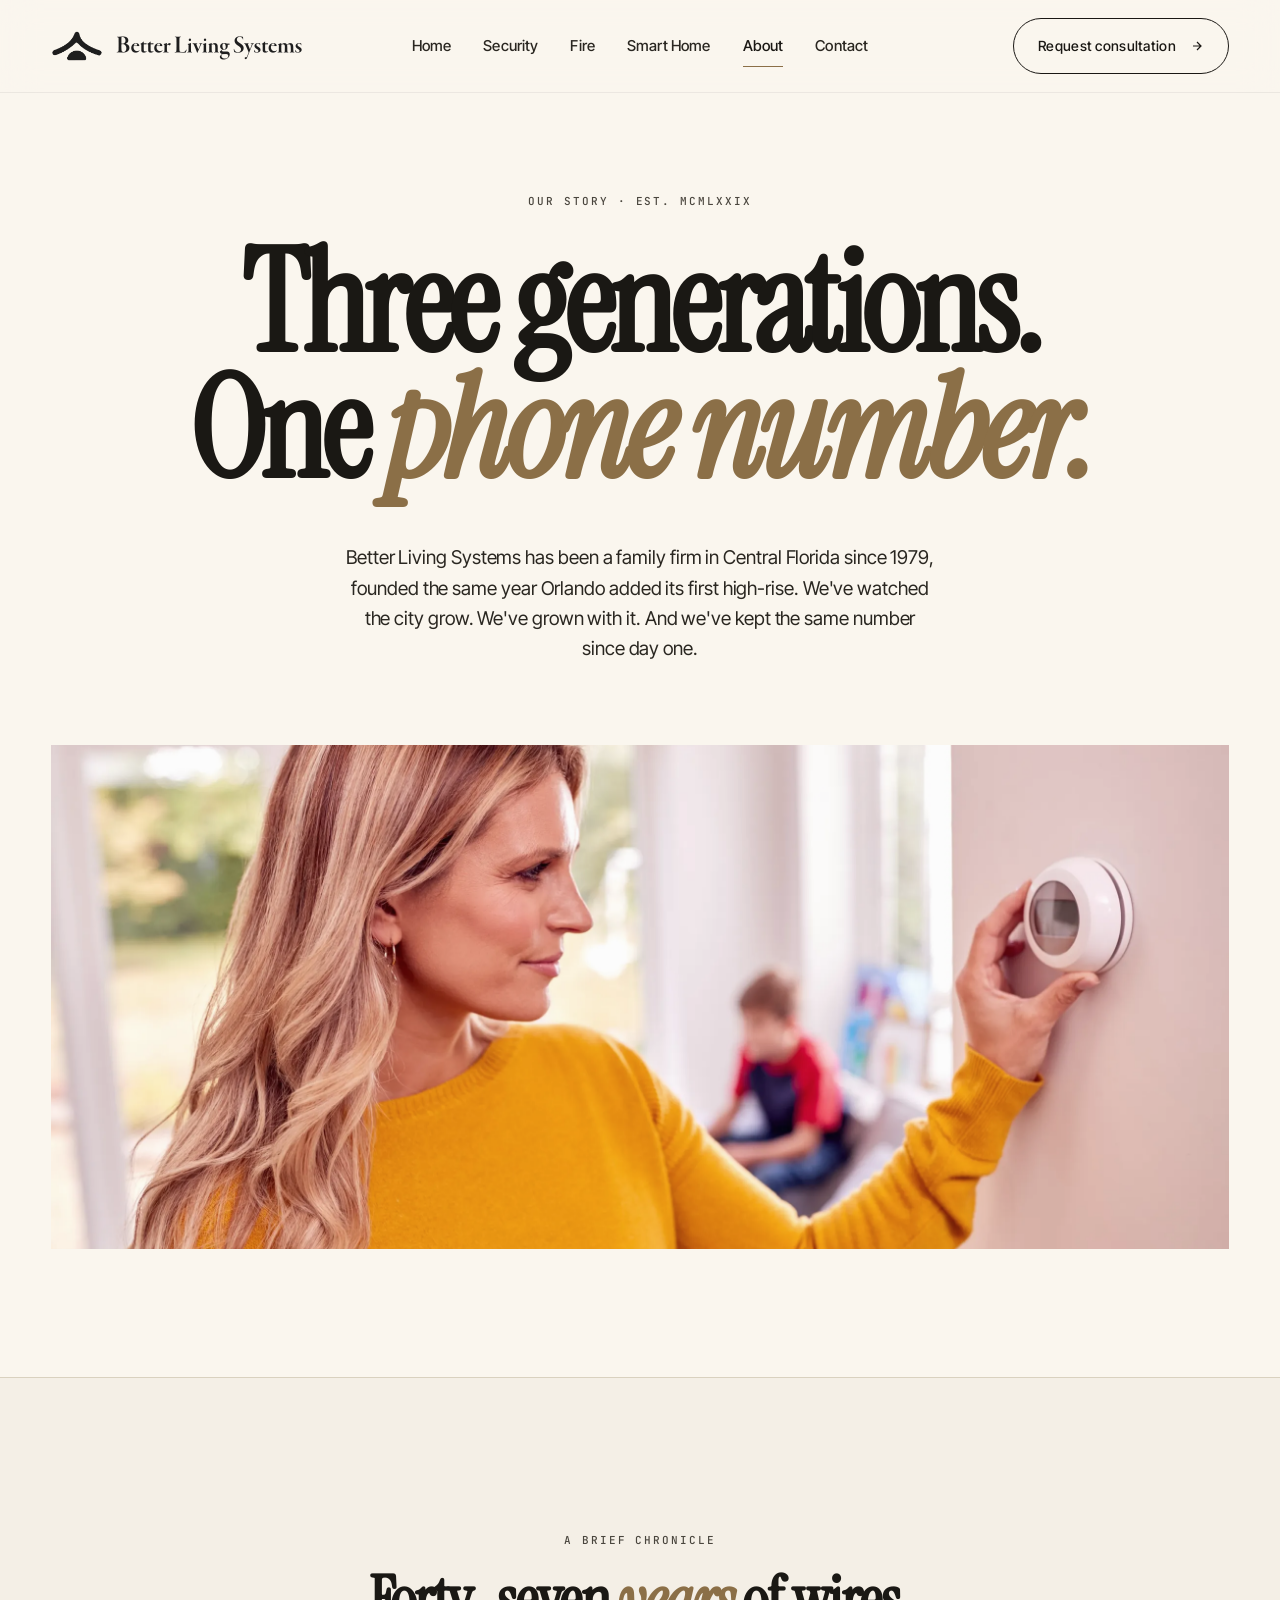
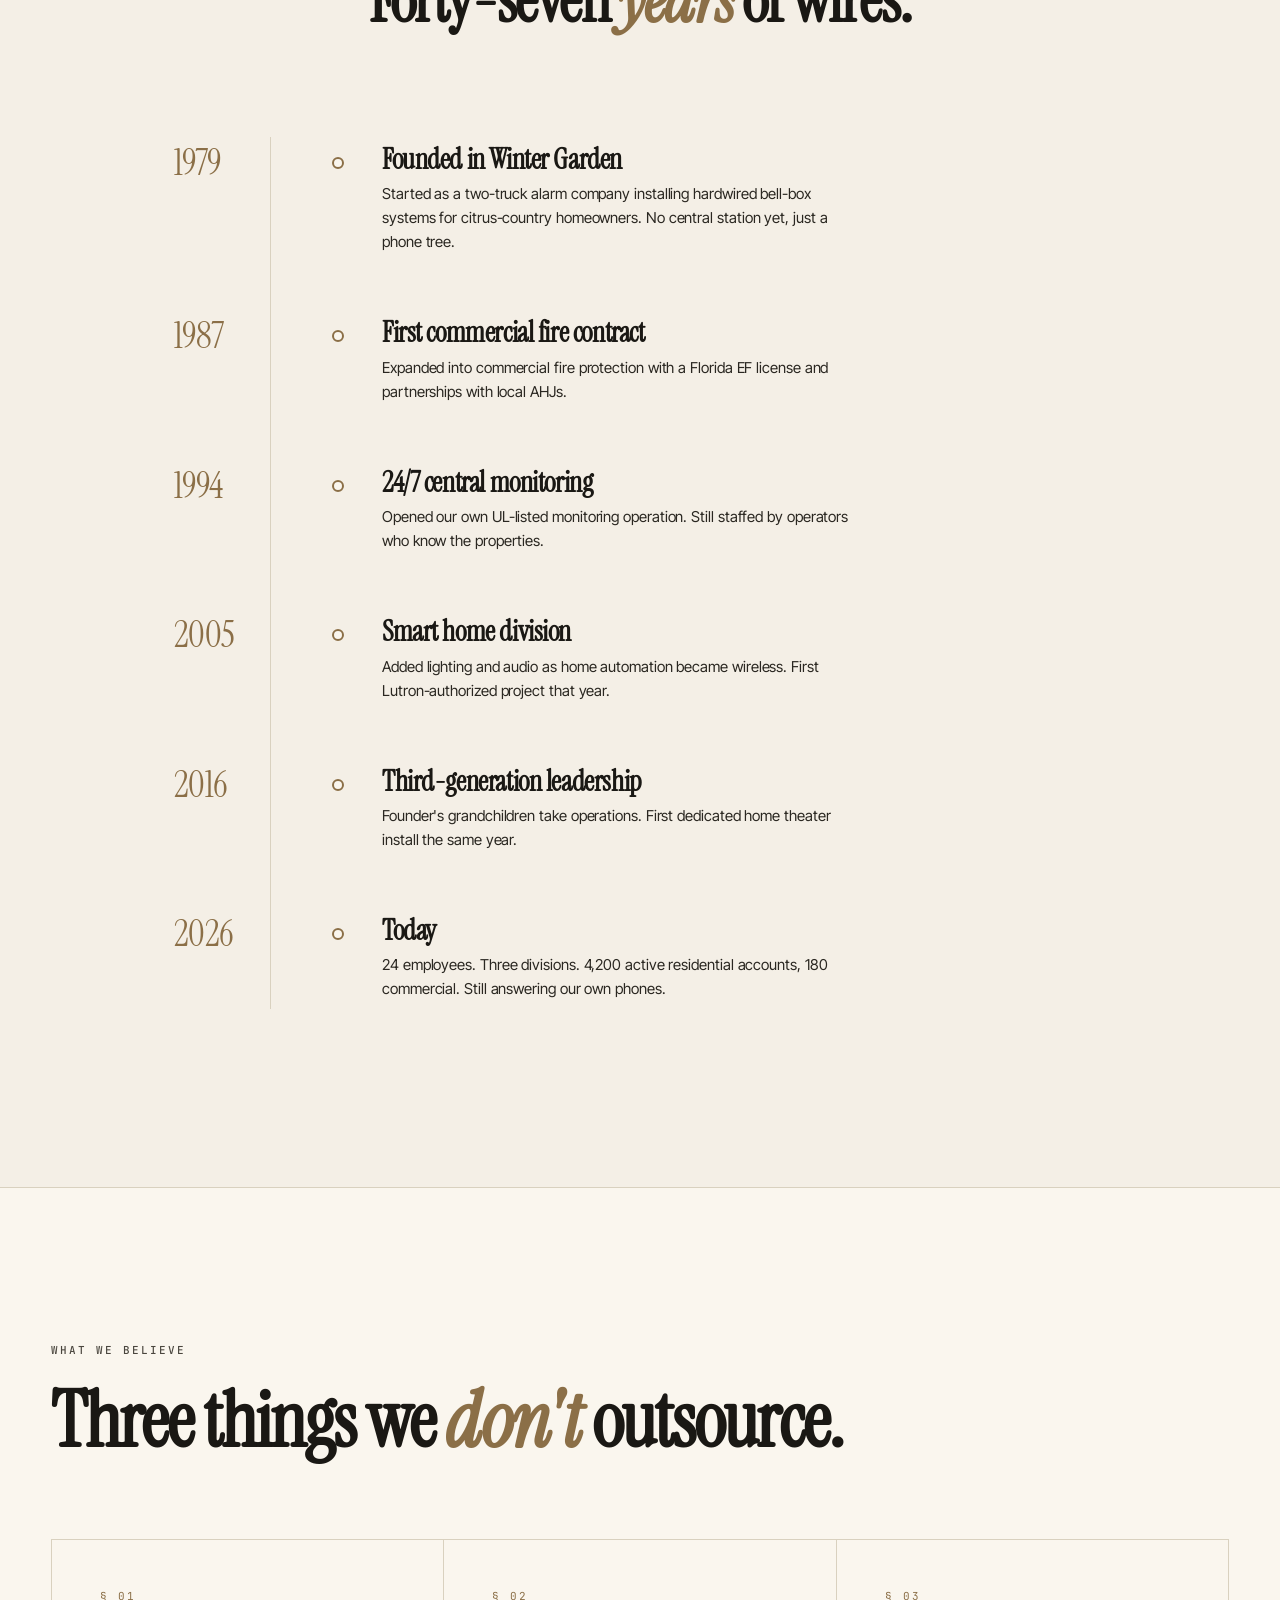
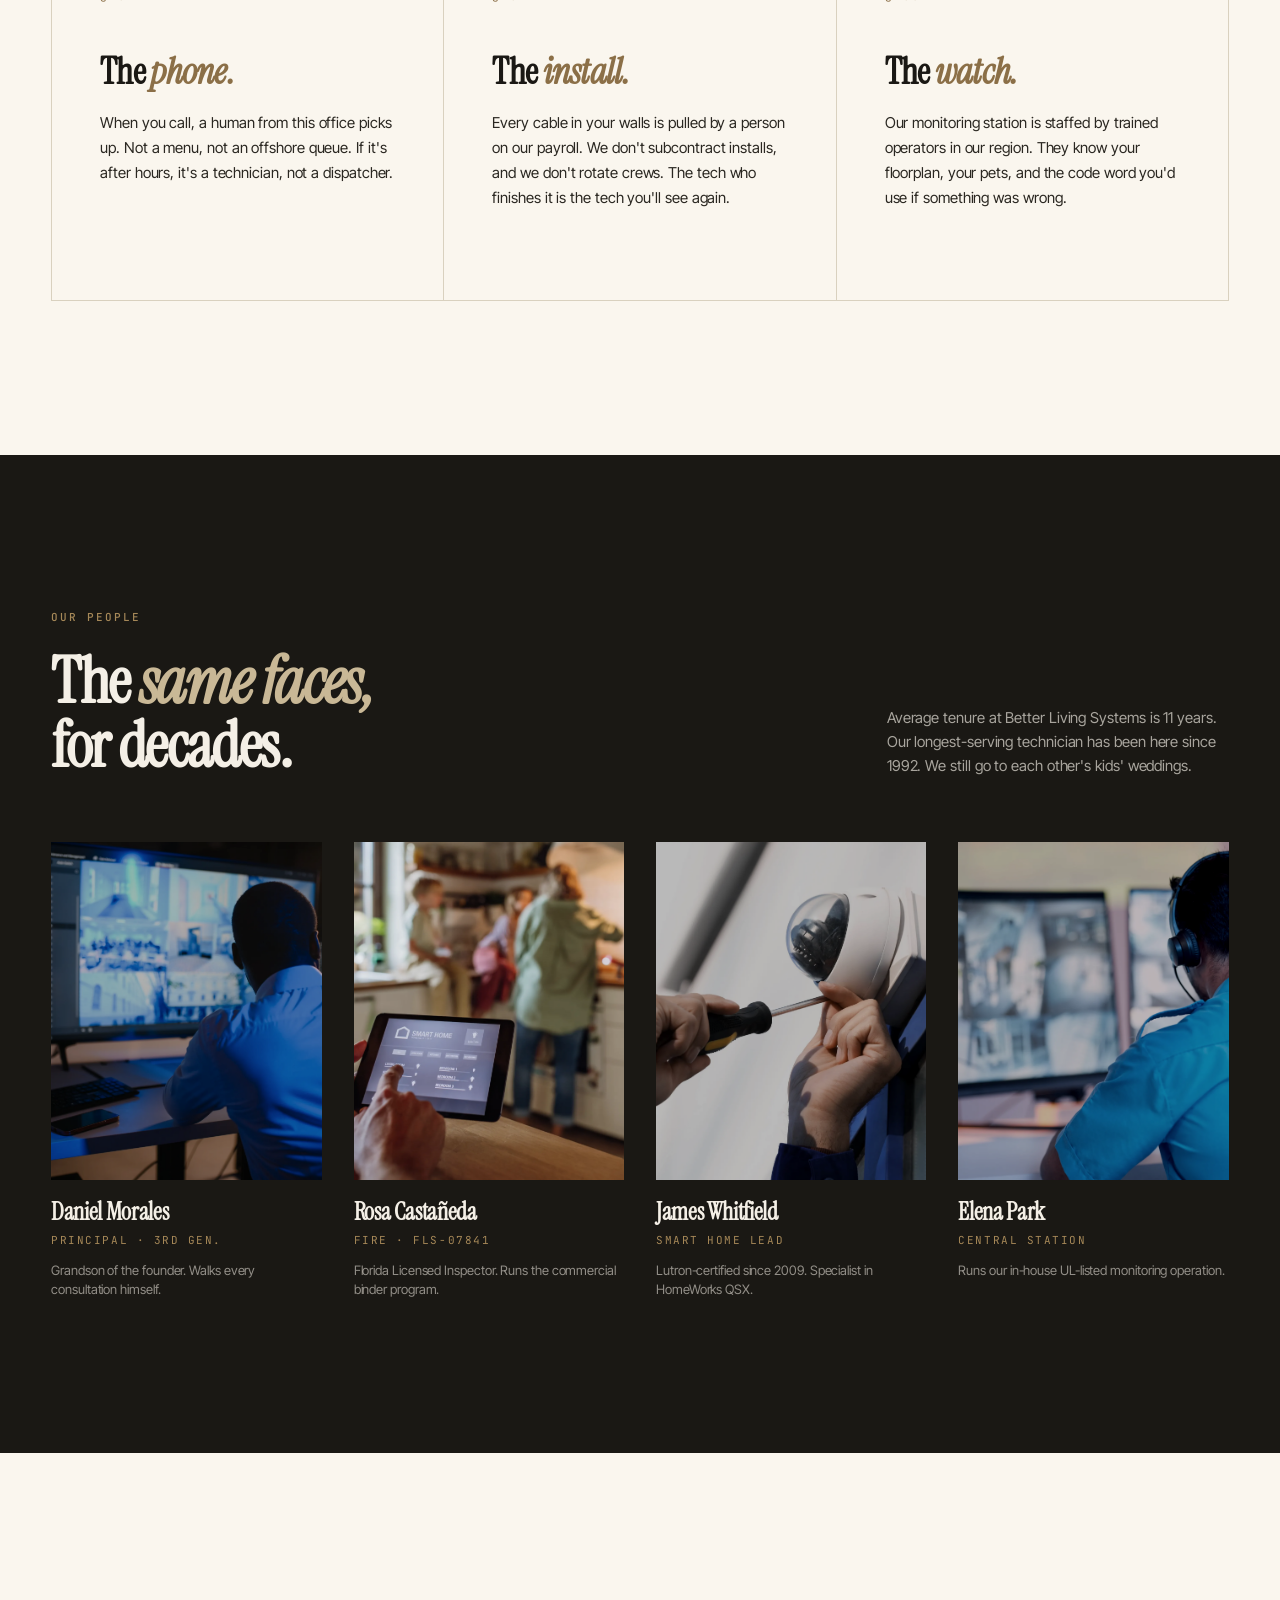
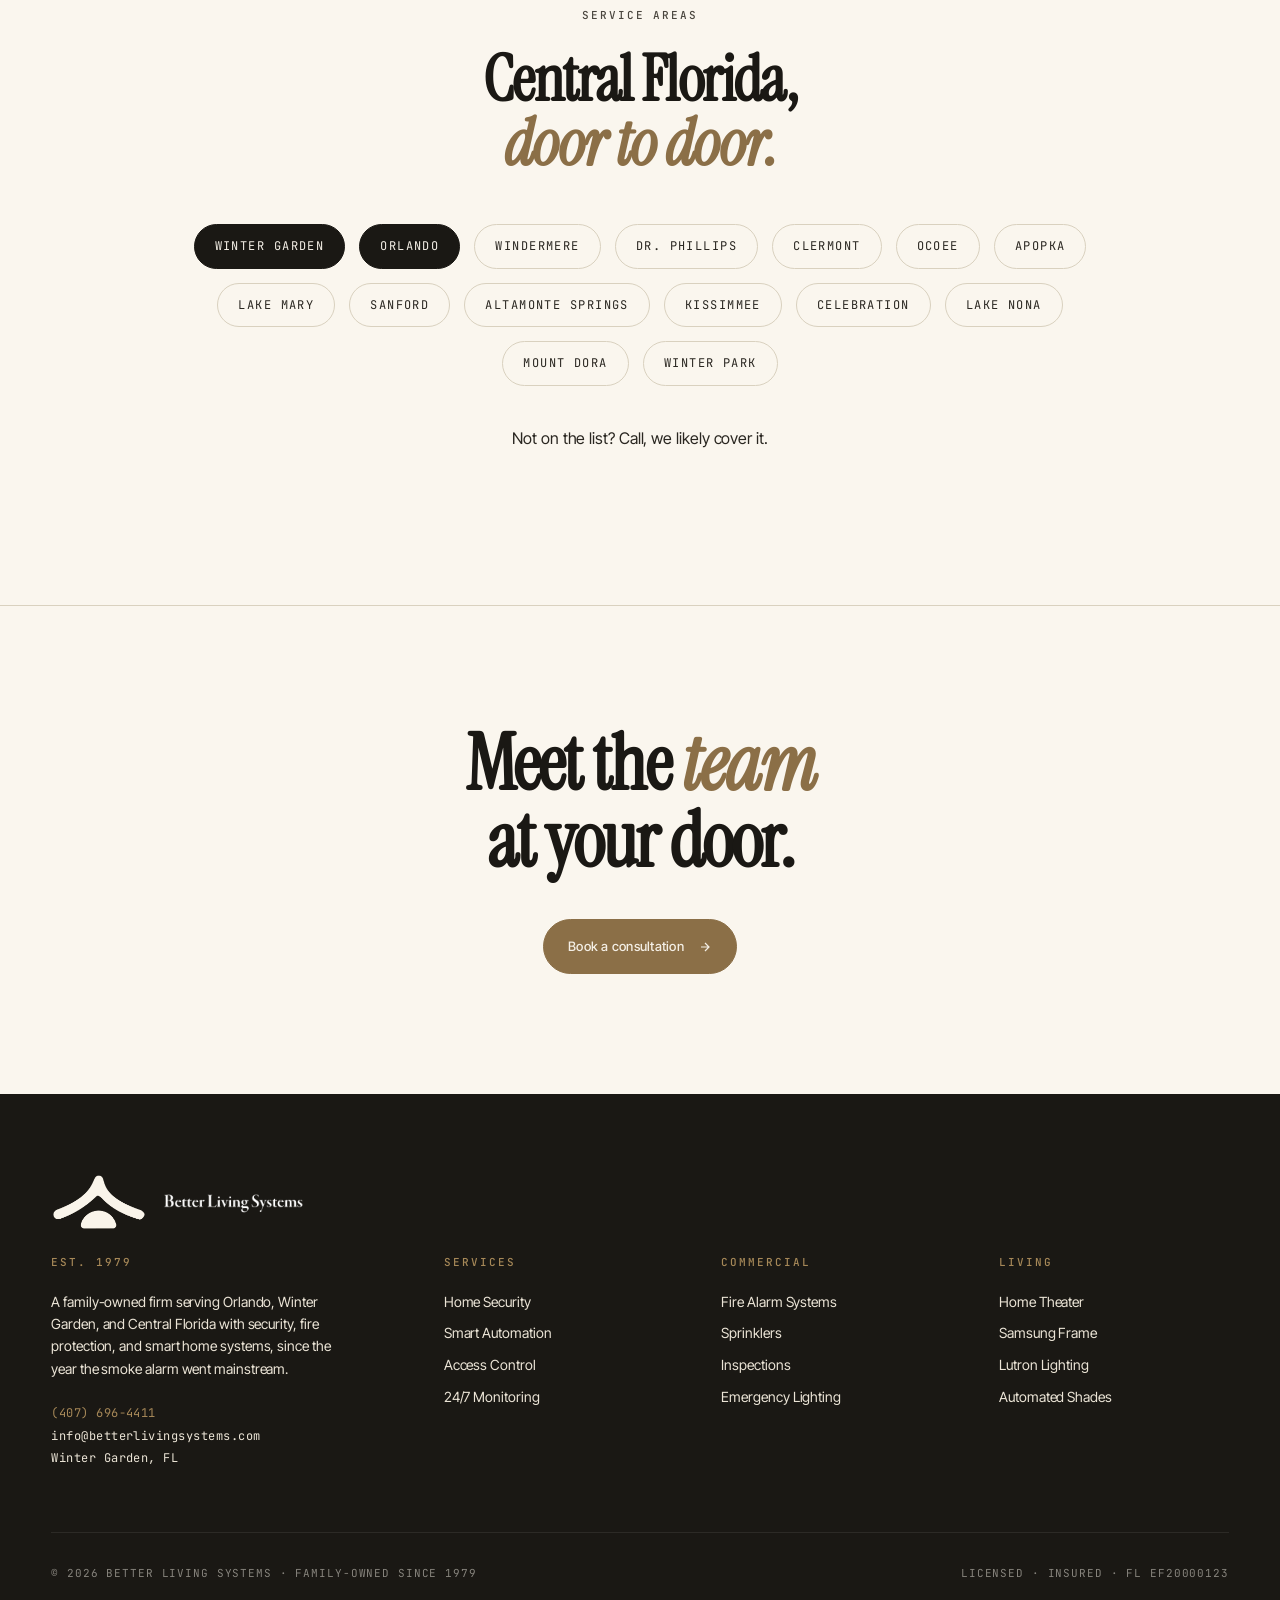
==== about.html @ d7d3cca4 "Initial commit: Better Living Systems marketing site Six-page static HTML site covering Security, Fi" ====
<!doctype html>
<html lang="en">
<head>
  <meta charset="utf-8" />
  <meta name="viewport" content="width=device-width, initial-scale=1" />
  <title>About | Better Living Systems</title>
  <meta name="description" content="Three generations, one family, one phone number. The story of a Winter Garden firm in business since 1979." />
  <meta name="theme-color" content="#141311" />
  <link rel="icon" type="image/png" href="images/logo-mark-dark.png" />
  <link rel="apple-touch-icon" href="images/logo-mark-dark.png" />
  <link rel="canonical" href="https://betterlivingsystems.com/about" />
  <meta property="og:type" content="website" />
  <meta property="og:site_name" content="Better Living Systems" />
  <meta property="og:title" content="About | Better Living Systems" />
  <meta property="og:description" content="Three generations, one family, one phone number. The story of a Winter Garden firm in business since 1979." />
  <meta property="og:url" content="https://betterlivingsystems.com/about" />
  <meta property="og:image" content="https://betterlivingsystems.com/images/family-steps.jpg" />
  <meta name="twitter:card" content="summary_large_image" />
  <meta name="twitter:title" content="About | Better Living Systems" />
  <meta name="twitter:description" content="Three generations, one family, one phone number. The story of a Winter Garden firm in business since 1979." />
  <meta name="twitter:image" content="https://betterlivingsystems.com/images/family-steps.jpg" />
  <link rel="preconnect" href="https://fonts.googleapis.com" />
  <link rel="preconnect" href="https://fonts.gstatic.com" crossorigin />
  <link href="https://fonts.googleapis.com/css2?family=Instrument+Serif:ital@0;1&family=Inter+Tight:wght@300;400;500;600&family=JetBrains+Mono:wght@400;500&display=swap" rel="stylesheet" />
  <link rel="stylesheet" href="shared/styles.css?v=1776732905" />
  <style>
    .ah { padding: 100px 0 clamp(80px, 10vw, 140px); background: var(--paper); text-align: center; }
    .ah .eyebrow { margin-bottom: 32px; }
    .ah h1 { font-family: var(--serif); font-size: clamp(64px, 11vw, 200px); line-height: 0.9; letter-spacing: -0.035em; max-width: 14ch; margin: 0 auto; }
    .ah h1 em { color: var(--brass); }
    .ah p { font-size: 19px; color: var(--ink-2); line-height: 1.6; max-width: 54ch; margin: 48px auto 0; }
    .ah-img { margin-top: 80px; aspect-ratio: 21/9; }

    /* Timeline */
    .tl { padding: clamp(100px, 12vw, 180px) 0; background: var(--ivory); border-top: 1px solid var(--line); border-bottom: 1px solid var(--line); }
    .tl-head { text-align: center; margin-bottom: 80px; }
    .tl-head h2 { font-family: var(--serif); font-size: clamp(44px, 5vw, 80px); line-height: 1; letter-spacing: -0.025em; }
    .tl-head h2 em { color: var(--brass); }
    .tl-track { position: relative; max-width: 980px; margin: 0 auto; padding: 0 24px; }
    .tl-track::before {
      content: '';
      position: absolute;
      left: 120px;
      top: 24px; bottom: 24px;
      width: 1px;
      background: var(--line);
    }
    .tl-entry {
      display: grid;
      grid-template-columns: 120px 40px 1fr;
      gap: 24px;
      padding: 32px 0;
      align-items: start;
    }
    .tl-entry .year { font-family: var(--serif); font-size: 36px; line-height: 1; letter-spacing: -0.02em; color: var(--brass); }
    .tl-entry .marker { width: 12px; height: 12px; border-radius: 50%; background: var(--paper); border: 2px solid var(--brass); margin-left: 14px; margin-top: 12px; }
    .tl-entry .body h3 { font-family: var(--serif); font-size: 28px; line-height: 1.05; letter-spacing: -0.015em; margin-bottom: 8px; }
    .tl-entry .body p { font-size: 15px; color: var(--ink-2); line-height: 1.6; max-width: 52ch; }
    @media (max-width: 700px) {
      .tl-track::before { left: 16px; }
      .tl-entry { grid-template-columns: 40px 1fr; }
      .tl-entry .year { grid-column: 2 / 3; font-size: 24px; margin-bottom: 4px; }
      .tl-entry .marker { margin-left: 0; }
    }

    /* Values */
    .vals { padding: clamp(100px, 12vw, 180px) 0; }
    .vals-head { margin-bottom: 80px; max-width: 900px; }
    .vals-head h2 { font-family: var(--serif); font-size: clamp(44px, 6vw, 96px); line-height: 1; letter-spacing: -0.025em; }
    .vals-head h2 em { color: var(--brass); }
    .vals-grid { display: grid; grid-template-columns: repeat(3, 1fr); gap: 1px; background: var(--line); border: 1px solid var(--line); }
    .val { background: var(--paper); padding: 48px; min-height: 360px; display: flex; flex-direction: column; }
    .val-num { font-family: var(--mono); font-size: 11px; letter-spacing: 0.18em; color: var(--brass); margin-bottom: 48px; }
    .val h3 { font-family: var(--serif); font-size: 36px; line-height: 1.05; letter-spacing: -0.02em; margin-bottom: 20px; }
    .val h3 em { color: var(--brass); }
    .val p { font-size: 15px; color: var(--ink-2); line-height: 1.65; flex: 1; }
    @media (max-width: 900px) { .vals-grid { grid-template-columns: 1fr; } }

    /* Team grid */
    .team { padding: clamp(100px, 12vw, 160px) 0; background: var(--ink); color: var(--ivory); }
    .team-head { margin-bottom: 64px; display: flex; justify-content: space-between; align-items: flex-end; gap: 40px; flex-wrap: wrap; }
    .team-head h2 { font-family: var(--serif); font-size: clamp(44px, 5vw, 80px); line-height: 1; letter-spacing: -0.025em; max-width: 14ch; }
    .team-head h2 em { color: var(--brass-soft); }
    .team-head p { color: rgba(244,239,230,0.65); max-width: 38ch; font-size: 15px; line-height: 1.6; }
    .team-grid { display: grid; grid-template-columns: repeat(4, 1fr); gap: 32px; }
    .teammate .img-ph { aspect-ratio: 4/5; background-color: var(--ink-2); background-image: repeating-linear-gradient(135deg, var(--ink-2) 0, var(--ink-2) 14px, rgba(255,255,255,0.08) 14px, rgba(255,255,255,0.08) 15px); }
    .teammate .img-ph::after { background: var(--ink); color: var(--brass-2); border-color: rgba(255,255,255,0.1); }
    .teammate h4 { font-family: var(--serif); font-size: 24px; line-height: 1; letter-spacing: -0.015em; margin-top: 20px; }
    .teammate .role { font-family: var(--mono); font-size: 11px; letter-spacing: 0.14em; text-transform: uppercase; color: var(--brass-2); margin-top: 8px; }
    .teammate .note { font-size: 13px; color: rgba(244,239,230,0.55); margin-top: 12px; line-height: 1.5; }
    @media (max-width: 900px) { .team-grid { grid-template-columns: 1fr 1fr; } }

    /* Areas */
    .areas { padding: clamp(100px, 12vw, 160px) 0; text-align: center; }
    .areas h2 { font-family: var(--serif); font-size: clamp(40px, 5vw, 80px); line-height: 1; letter-spacing: -0.025em; margin-bottom: 48px; }
    .areas h2 em { color: var(--brass); }
    .areas-list { display: flex; flex-wrap: wrap; gap: 14px; justify-content: center; max-width: 900px; margin: 0 auto; }
    .area-chip { font-family: var(--mono); font-size: 12px; letter-spacing: 0.12em; text-transform: uppercase; color: var(--ink-2); padding: 12px 20px; border: 1px solid var(--line); border-radius: 999px; }
    .area-chip.primary { background: var(--ink); color: var(--ivory); border-color: var(--ink); }

    .ctaband { background: var(--paper); padding: clamp(80px, 10vw, 120px) 0; text-align: center; border-top: 1px solid var(--line); }
    .ctaband h2 { font-family: var(--serif); font-size: clamp(40px, 6vw, 96px); line-height: 1; letter-spacing: -0.025em; margin-bottom: 40px; }
    .ctaband h2 em { color: var(--brass); }
  </style>
</head>
<body data-page="about">

  <div data-nav></div>

  <section class="ah">
    <div class="wrap">
      <div class="eyebrow">Our story · Est. MCMLXXIX</div>
      <h1>Three generations.<br/>One <em>phone number.</em></h1>
      <p>Better Living Systems has been a family firm in Central Florida since 1979, founded the same year Orlando added its first high-rise. We've watched the city grow. We've grown with it. And we've kept the same number since day one.</p>
      <div class="ah-img photo tone-warm grain"><picture><source srcset="images/family-smart-home.webp" type="image/webp"/><img src="images/family-smart-home.jpg" alt="Family"/></picture></div>
    </div>
  </section>

  <!-- TIMELINE -->
  <section class="tl">
    <div class="wrap">
      <div class="tl-head">
        <div class="eyebrow" style="margin-bottom: 20px;">A brief chronicle</div>
        <h2>Forty-seven <em>years</em> of wires.</h2>
      </div>
      <div class="tl-track">
        <div class="tl-entry">
          <div class="year">1979</div>
          <div class="marker"></div>
          <div class="body">
            <h3>Founded in Winter Garden</h3>
            <p>Started as a two-truck alarm company installing hardwired bell-box systems for citrus-country homeowners. No central station yet, just a phone tree.</p>
          </div>
        </div>
        <div class="tl-entry">
          <div class="year">1987</div>
          <div class="marker"></div>
          <div class="body">
            <h3>First commercial fire contract</h3>
            <p>Expanded into commercial fire protection with a Florida EF license and partnerships with local AHJs.</p>
          </div>
        </div>
        <div class="tl-entry">
          <div class="year">1994</div>
          <div class="marker"></div>
          <div class="body">
            <h3>24/7 central monitoring</h3>
            <p>Opened our own UL-listed monitoring operation. Still staffed by operators who know the properties.</p>
          </div>
        </div>
        <div class="tl-entry">
          <div class="year">2005</div>
          <div class="marker"></div>
          <div class="body">
            <h3>Smart home division</h3>
            <p>Added lighting and audio as home automation became wireless. First Lutron-authorized project that year.</p>
          </div>
        </div>
        <div class="tl-entry">
          <div class="year">2016</div>
          <div class="marker"></div>
          <div class="body">
            <h3>Third-generation leadership</h3>
            <p>Founder's grandchildren take operations. First dedicated home theater install the same year.</p>
          </div>
        </div>
        <div class="tl-entry">
          <div class="year">2026</div>
          <div class="marker"></div>
          <div class="body">
            <h3>Today</h3>
            <p>24 employees. Three divisions. 4,200 active residential accounts, 180 commercial. Still answering our own phones.</p>
          </div>
        </div>
      </div>
    </div>
  </section>

  <!-- VALUES -->
  <section class="vals">
    <div class="wrap">
      <div class="vals-head">
        <div class="eyebrow" style="margin-bottom: 24px;">What we believe</div>
        <h2>Three things we <em>don't</em> outsource.</h2>
      </div>
      <div class="vals-grid">
        <div class="val">
          <div class="val-num">§ 01</div>
          <h3>The <em>phone.</em></h3>
          <p>When you call, a human from this office picks up. Not a menu, not an offshore queue. If it's after hours, it's a technician, not a dispatcher.</p>
        </div>
        <div class="val">
          <div class="val-num">§ 02</div>
          <h3>The <em>install.</em></h3>
          <p>Every cable in your walls is pulled by a person on our payroll. We don't subcontract installs, and we don't rotate crews. The tech who finishes it is the tech you'll see again.</p>
        </div>
        <div class="val">
          <div class="val-num">§ 03</div>
          <h3>The <em>watch.</em></h3>
          <p>Our monitoring station is staffed by trained operators in our region. They know your floorplan, your pets, and the code word you'd use if something was wrong.</p>
        </div>
      </div>
    </div>
  </section>

  <!-- TEAM -->
  <section class="team">
    <div class="wrap">
      <div class="team-head">
        <div>
          <div class="eyebrow" style="color: var(--brass-2); margin-bottom: 24px;">Our people</div>
          <h2>The <em>same faces,</em><br/>for decades.</h2>
        </div>
        <p>Average tenure at Better Living Systems is 11 years. Our longest-serving technician has been here since 1992. We still go to each other's kids' weddings.</p>
      </div>
      <div class="team-grid">
        <div class="teammate">
          <div class="photo tone-dark grain" style="aspect-ratio:4/5;"><picture><source srcset="images/monitoring-operator.webp" type="image/webp"/><img src="images/monitoring-operator.jpg" alt="Daniel"/></picture></div>
          <h4>Daniel Morales</h4>
          <div class="role">Principal · 3rd gen.</div>
          <p class="note">Grandson of the founder. Walks every consultation himself.</p>
        </div>
        <div class="teammate">
          <div class="photo tone-warm grain" style="aspect-ratio:4/5;"><picture><source srcset="images/thermostat-woman.webp" type="image/webp"/><img src="images/thermostat-woman.jpg" alt="Rosa"/></picture></div>
          <h4>Rosa Castañeda</h4>
          <div class="role">Fire · FLS-07841</div>
          <p class="note">Florida Licensed Inspector. Runs the commercial binder program.</p>
        </div>
        <div class="teammate">
          <div class="photo tone-dark grain" style="aspect-ratio:4/5;"><picture><source srcset="images/camera-install.webp" type="image/webp"/><img src="images/camera-install.jpg" alt="James"/></picture></div>
          <h4>James Whitfield</h4>
          <div class="role">Smart Home Lead</div>
          <p class="note">Lutron-certified since 2009. Specialist in HomeWorks QSX.</p>
        </div>
        <div class="teammate">
          <div class="photo tone-dark grain" style="aspect-ratio:4/5;"><picture><source srcset="images/cctv-operator.webp" type="image/webp"/><img src="images/cctv-operator.jpg" alt="Elena"/></picture></div>
          <h4>Elena Park</h4>
          <div class="role">Central Station</div>
          <p class="note">Runs our in-house UL-listed monitoring operation.</p>
        </div>
      </div>
    </div>
  </section>

  <!-- SERVICE AREAS -->
  <section class="areas">
    <div class="wrap">
      <div class="eyebrow" style="margin-bottom: 24px;">Service areas</div>
      <h2>Central Florida,<br/><em>door to door.</em></h2>
      <div class="areas-list">
        <span class="area-chip primary">Winter Garden</span>
        <span class="area-chip primary">Orlando</span>
        <span class="area-chip">Windermere</span>
        <span class="area-chip">Dr. Phillips</span>
        <span class="area-chip">Clermont</span>
        <span class="area-chip">Ocoee</span>
        <span class="area-chip">Apopka</span>
        <span class="area-chip">Lake Mary</span>
        <span class="area-chip">Sanford</span>
        <span class="area-chip">Altamonte Springs</span>
        <span class="area-chip">Kissimmee</span>
        <span class="area-chip">Celebration</span>
        <span class="area-chip">Lake Nona</span>
        <span class="area-chip">Mount Dora</span>
        <span class="area-chip">Winter Park</span>
      </div>
      <p class="body-m" style="margin: 40px auto 0;">Not on the list? Call, we likely cover it.</p>
    </div>
  </section>

  <section class="ctaband">
    <div class="wrap">
      <h2>Meet the <em>team</em><br/>at your door.</h2>
      <a class="btn btn-brass" href="contact.html">
        Book a consultation
        <svg class="arr" viewBox="0 0 14 14" fill="none"><path d="M3 7h8M7 3l4 4-4 4" stroke="currentColor" stroke-width="1.2"/></svg>
      </a>
    </div>
  </section>

  <div data-footer></div>
  <script src="shared/shared.js?v=1776732905"></script>
</body>
</html>
---- shared/styles.css ----
/* ==========================================================================
   Better Living Systems — editorial design system
   ========================================================================== */

:root {
  /* Ink + ivory palette */
  --ink: #1a1814;
  --ink-2: #2a2721;
  --ink-soft: #4a463e;
  --ivory: #f4efe6;
  --ivory-2: #ebe4d6;
  --paper: #faf6ee;
  --line: #d9d1bf;
  --line-soft: #e6ddca;

  /* Single accent — oxidized brass */
  --brass: #8b6f47;
  --brass-2: #a68858;
  --brass-soft: #c9b896;

  /* Signal (rarely used) */
  --ember: #b5502e; /* fire page accent */
  --signal: #3d5a4a; /* security page accent */

  --max: 1440px;
  --gutter: clamp(24px, 4vw, 56px);

  --serif: 'Instrument Serif', 'Cormorant Garamond', Georgia, serif;
  --sans: 'Inter Tight', -apple-system, BlinkMacSystemFont, 'Segoe UI', sans-serif;
  --mono: 'JetBrains Mono', 'SF Mono', ui-monospace, monospace;
}

* { box-sizing: border-box; margin: 0; padding: 0; }
html { scroll-behavior: smooth; -webkit-font-smoothing: antialiased; }
body {
  font-family: var(--sans);
  color: var(--ink);
  background: var(--paper);
  font-size: 16px;
  line-height: 1.55;
  font-weight: 400;
  letter-spacing: -0.005em;
}

img, svg, video { display: block; max-width: 100%; }
a { color: inherit; text-decoration: none; }
button { font: inherit; background: none; border: 0; cursor: pointer; color: inherit; }

/* ---- Typography scale ---- */
.display {
  font-family: var(--serif);
  font-weight: 400;
  line-height: 0.98;
  letter-spacing: -0.02em;
  font-style: normal;
}
.display-xl { font-size: clamp(64px, 11vw, 180px); }
.display-l  { font-size: clamp(48px, 7.5vw, 120px); }
.display-m  { font-size: clamp(40px, 5vw, 80px); }
.display-s  { font-size: clamp(32px, 3.6vw, 56px); }

.italic { font-style: italic; letter-spacing: -0.03em; }

.eyebrow {
  font-family: var(--mono);
  font-size: 11px;
  font-weight: 500;
  letter-spacing: 0.18em;
  text-transform: uppercase;
  color: var(--ink-soft);
}
.eyebrow-num::before {
  content: attr(data-num) " — ";
  color: var(--brass);
}

.body-l { font-size: 19px; line-height: 1.55; color: var(--ink-2); max-width: 60ch; }
.body-m { font-size: 16px; line-height: 1.6; color: var(--ink-2); max-width: 62ch; }
.body-s { font-size: 14px; line-height: 1.5; color: var(--ink-soft); }

/* ---- Layout ---- */
.wrap {
  max-width: var(--max);
  margin: 0 auto;
  padding: 0 var(--gutter);
}
.section { padding: clamp(80px, 10vw, 160px) 0; }
.section-sm { padding: clamp(48px, 6vw, 96px) 0; }

.rule { height: 1px; background: var(--line); width: 100%; }
.rule-ink { height: 1px; background: var(--ink); opacity: 0.12; }

/* ---- Buttons ---- */
.btn {
  display: inline-flex;
  align-items: center;
  gap: 14px;
  padding: 16px 24px;
  border: 1px solid var(--ink);
  border-radius: 999px;
  font-size: 13px;
  font-weight: 500;
  letter-spacing: 0.02em;
  transition: all .3s ease;
  white-space: nowrap;
}
.btn:hover { background: var(--ink); color: var(--ivory); }
.btn .arr {
  width: 14px; height: 14px;
  transition: transform .3s ease;
}
.btn:hover .arr { transform: translateX(4px); }

.btn-brass {
  background: var(--brass);
  border-color: var(--brass);
  color: var(--ivory);
}
.btn-brass:hover { background: var(--ink); border-color: var(--ink); }

.btn-ghost {
  border-color: transparent;
  padding-left: 0;
  padding-right: 0;
  gap: 10px;
  font-family: var(--mono);
  font-size: 11px;
  text-transform: uppercase;
  letter-spacing: 0.14em;
}
.btn-ghost:hover { background: transparent; color: var(--brass); }
.btn-ghost::after {
  content: '';
  display: block;
  flex: 0 0 24px;
  height: 1px;
  background: currentColor;
  transition: flex-basis .3s ease;
}
.btn-ghost:hover::after { flex-basis: 40px; }

/* ---- Navigation ---- */
.nav {
  position: sticky;
  top: 0;
  z-index: 50;
  background: rgba(250, 246, 238, 0.82);
  backdrop-filter: blur(18px);
  -webkit-backdrop-filter: blur(18px);
  border-bottom: 1px solid rgba(0,0,0,0.06);
}
.nav-inner {
  display: grid;
  grid-template-columns: 1fr auto 1fr;
  align-items: center;
  padding: 18px var(--gutter);
  max-width: var(--max);
  margin: 0 auto;
  gap: 24px;
}
.nav-brand {
  display: flex;
  align-items: center;
  gap: 12px;
  font-family: var(--serif);
  font-size: 22px;
  letter-spacing: -0.01em;
  white-space: nowrap;
}
.nav-brand-mark {
  height: 34px;
  width: 52px;
  display: grid; place-items: center;
  flex-shrink: 0;
}
.nav-brand-mark img { max-height: 100%; max-width: 100%; width: auto; height: auto; object-fit: contain; display: block; }
.nav-brand-word { display: inline-flex; align-items: center; flex-shrink: 0; }
.nav-brand-word img { display: block; height: 32px; width: auto; }
.nav-links {
  display: flex;
  gap: 32px;
  justify-content: center;
  font-size: 15px;
  font-weight: 500;
  letter-spacing: 0.01em;
  white-space: nowrap;
}
.nav-link { position: relative; padding: 4px 0; color: var(--ink-2); transition: color .2s; }
.nav-link:hover { color: var(--ink); }
.nav-link.active { color: var(--ink); }
.nav-link.active::after {
  content: '';
  position: absolute;
  left: 0; right: 0; bottom: -6px;
  height: 1px;
  background: var(--brass);
}
.nav-right {
  display: flex;
  justify-content: flex-end;
  align-items: center;
  gap: 20px;
}
.nav-phone {
  font-family: var(--mono);
  font-size: 14px;
  letter-spacing: 0.04em;
  color: var(--ink-2);
  white-space: nowrap;
}
.nav-phone strong { color: var(--ink); font-weight: 500; }
.nav-right .btn { font-size: 14px; }

@media (max-width: 1280px) {
  .nav-phone { display: none; }
}
@media (max-width: 1080px) {
  .nav-brand-word { display: none; }
}
@media (max-width: 980px) {
  .nav-inner { grid-template-columns: 1fr auto; }
  .nav-links { display: none; }
  .nav-right .btn { padding: 12px 18px; font-size: 12px; }
}

/* ---- Footer ---- */
.footer {
  background: var(--ink);
  color: var(--ivory);
  padding: 80px 0 32px;
}
.footer .eyebrow { color: var(--brass-2); }
.footer a { color: var(--ivory-2); transition: color .2s; }
.footer a:hover { color: var(--brass-2); }
.footer-grid {
  display: grid;
  grid-template-columns: 1.5fr 1fr 1fr 1fr;
  gap: 48px;
  padding-bottom: 64px;
  border-bottom: 1px solid rgba(255,255,255,0.08);
}
.footer-col h4 { font-family: var(--mono); font-size: 11px; letter-spacing: 0.18em; text-transform: uppercase; color: var(--brass-2); margin-bottom: 20px; font-weight: 500; }
.footer-col ul { list-style: none; display: flex; flex-direction: column; gap: 10px; font-size: 14px; }
.footer-brand-mark {
  font-family: var(--serif);
  font-size: 96px;
  line-height: 0.9;
  font-style: italic;
  letter-spacing: -0.03em;
  margin-bottom: 24px;
}
.footer-bottom {
  display: flex;
  justify-content: space-between;
  padding-top: 32px;
  font-family: var(--mono);
  font-size: 11px;
  letter-spacing: 0.08em;
  color: rgba(244, 239, 230, 0.5);
  text-transform: uppercase;
}
@media (max-width: 800px) {
  .footer-grid { grid-template-columns: 1fr 1fr; }
  .footer-brand-mark { font-size: 64px; }
  .footer-bottom { flex-direction: column; gap: 12px; }
}

/* ---- Image placeholder (striped) ---- */
.img-ph {
  position: relative;
  background: var(--ivory-2);
  background-image: repeating-linear-gradient(
    135deg,
    var(--ivory-2) 0,
    var(--ivory-2) 14px,
    var(--line-soft) 14px,
    var(--line-soft) 15px
  );
  overflow: hidden;
}
.img-ph::after {
  content: attr(data-label);
  position: absolute;
  top: 16px; left: 16px;
  font-family: var(--mono);
  font-size: 10px;
  letter-spacing: 0.12em;
  text-transform: uppercase;
  color: var(--ink-soft);
  background: var(--paper);
  padding: 6px 10px;
  border: 1px solid var(--line);
}
.img-ph.dark {
  background-color: var(--ink-2);
  background-image: repeating-linear-gradient(
    135deg,
    var(--ink-2) 0,
    var(--ink-2) 14px,
    var(--ink-soft) 14px,
    var(--ink-soft) 15px
  );
}
.img-ph.dark::after {
  background: var(--ink);
  color: var(--brass-soft);
  border-color: rgba(255,255,255,0.1);
}

/* Real photo — fills container, dark warm tint */
.photo {
  position: relative;
  overflow: hidden;
  background-color: var(--ivory-2);
}
.photo img {
  width: 100%;
  height: 100%;
  object-fit: cover;
  display: block;
}
.photo.tone-warm img { filter: saturate(0.9) contrast(0.98); }
.photo.tone-dark img { filter: saturate(0.85) brightness(0.72) contrast(1.05); }
.photo.tone-cool img { filter: saturate(0.75) brightness(0.9); }

/* Film grain overlay for imagery */
.grain::before {
  content: '';
  position: absolute;
  inset: 0;
  pointer-events: none;
  opacity: 0.12;
  mix-blend-mode: overlay;
  background-image: url("data:image/svg+xml,%3Csvg viewBox='0 0 200 200' xmlns='http://www.w3.org/2000/svg'%3E%3Cfilter id='n'%3E%3CfeTurbulence type='fractalNoise' baseFrequency='0.9' numOctaves='2'/%3E%3C/filter%3E%3Crect width='100%25' height='100%25' filter='url(%23n)' opacity='0.7'/%3E%3C/svg%3E");
}

/* ---- Utility ---- */
.stack-row { display: flex; align-items: center; gap: 16px; }
.stack-col { display: flex; flex-direction: column; }
.gap-8 { gap: 8px; } .gap-12 { gap: 12px; } .gap-16 { gap: 16px; }
.gap-24 { gap: 24px; } .gap-32 { gap: 32px; } .gap-48 { gap: 48px; }
.mt-16 { margin-top: 16px; } .mt-24 { margin-top: 24px; }
.mt-32 { margin-top: 32px; } .mt-48 { margin-top: 48px; } .mt-64 { margin-top: 64px; }
.text-center { text-align: center; }
.dim { color: var(--ink-soft); }
.brass-text { color: var(--brass); }

/* ---- Reveal on scroll ---- */
.reveal { opacity: 0; transform: translateY(24px); transition: opacity .9s ease, transform .9s ease; }
.reveal.in { opacity: 1; transform: none; }
.reveal-delay-1 { transition-delay: .08s; }
.reveal-delay-2 { transition-delay: .16s; }
.reveal-delay-3 { transition-delay: .24s; }
.reveal-delay-4 { transition-delay: .32s; }

/* ---- Marquee ---- */
@keyframes marquee {
  from { transform: translateX(0); }
  to   { transform: translateX(-50%); }
}
.marquee {
  overflow: hidden;
  border-top: 1px solid var(--line);
  border-bottom: 1px solid var(--line);
  padding: 24px 0;
  background: var(--ivory);
}
.marquee-track {
  display: flex;
  gap: 80px;
  width: max-content;
  animation: marquee 48s linear infinite;
  font-family: var(--serif);
  font-size: 32px;
  font-style: italic;
  color: var(--ink);
  white-space: nowrap;
}
.marquee-track span::before {
  content: '✦';
  margin-right: 80px;
  color: var(--brass);
  font-style: normal;
}
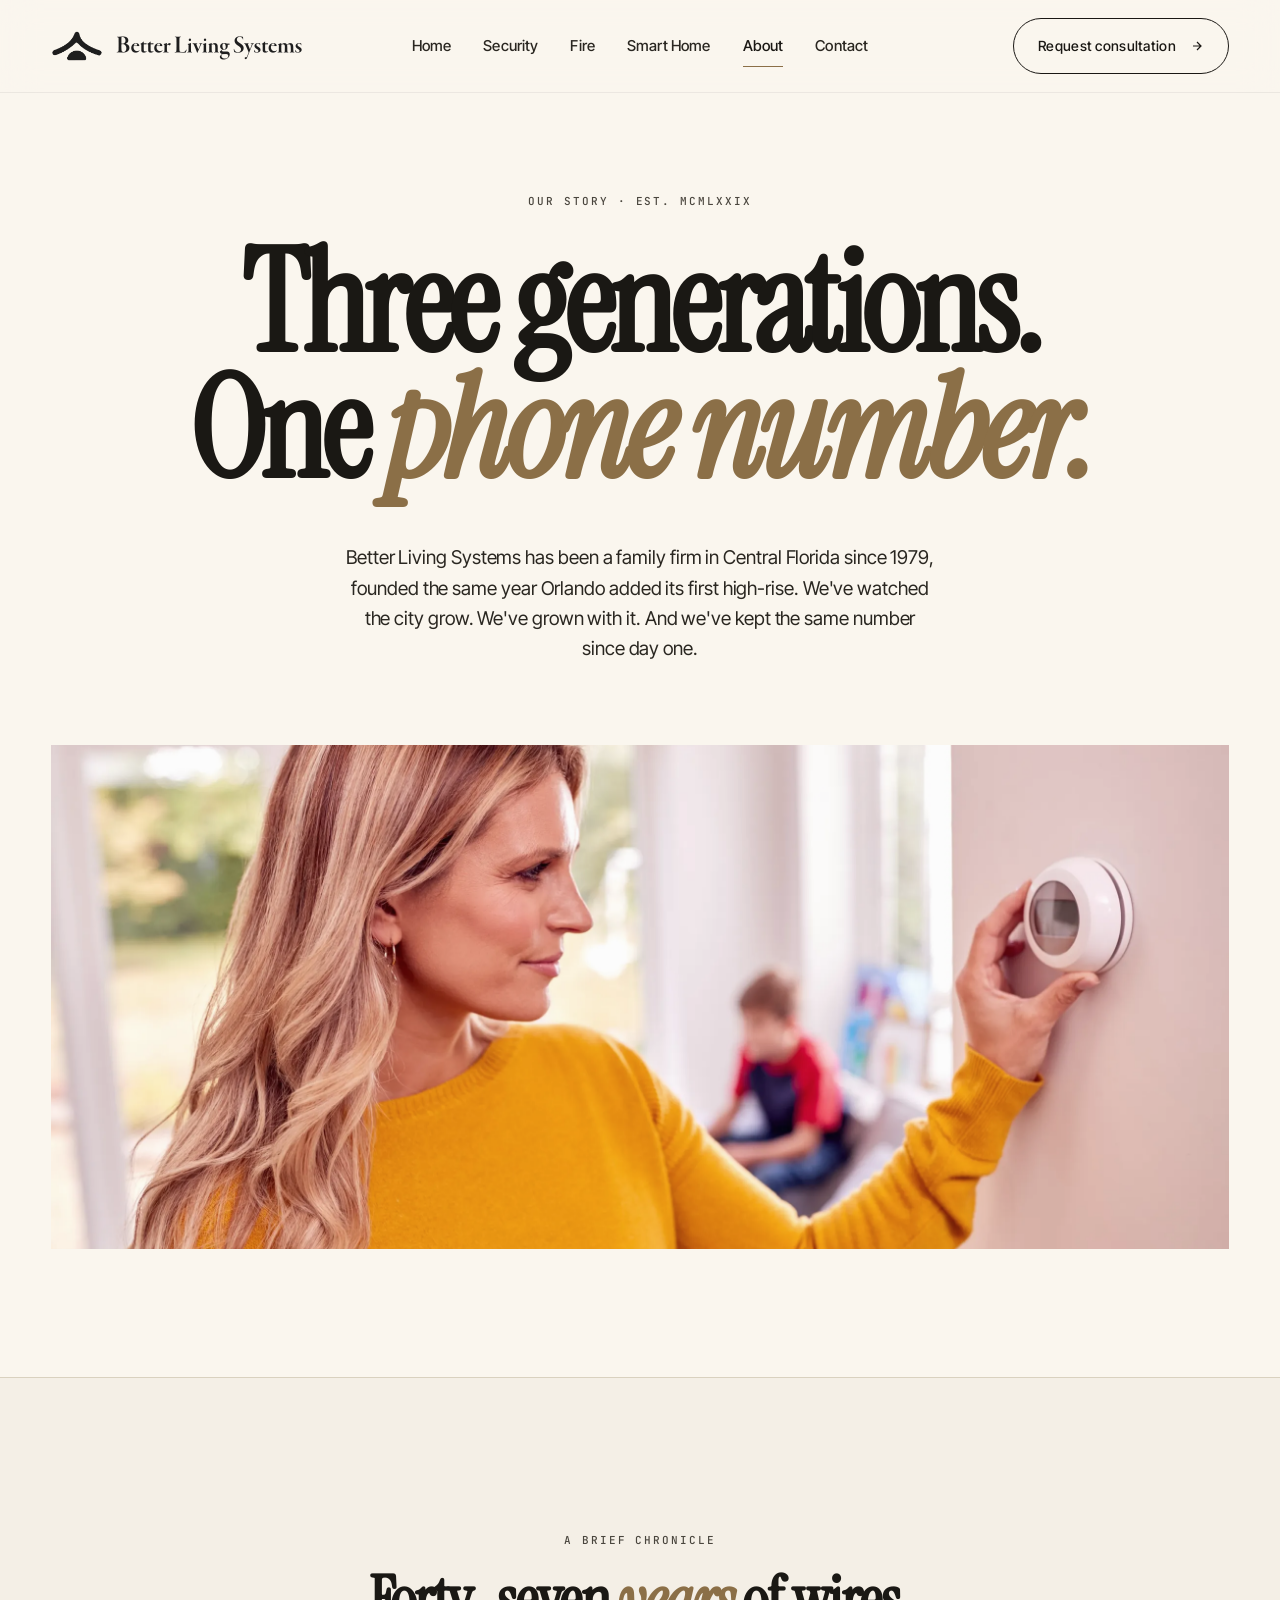
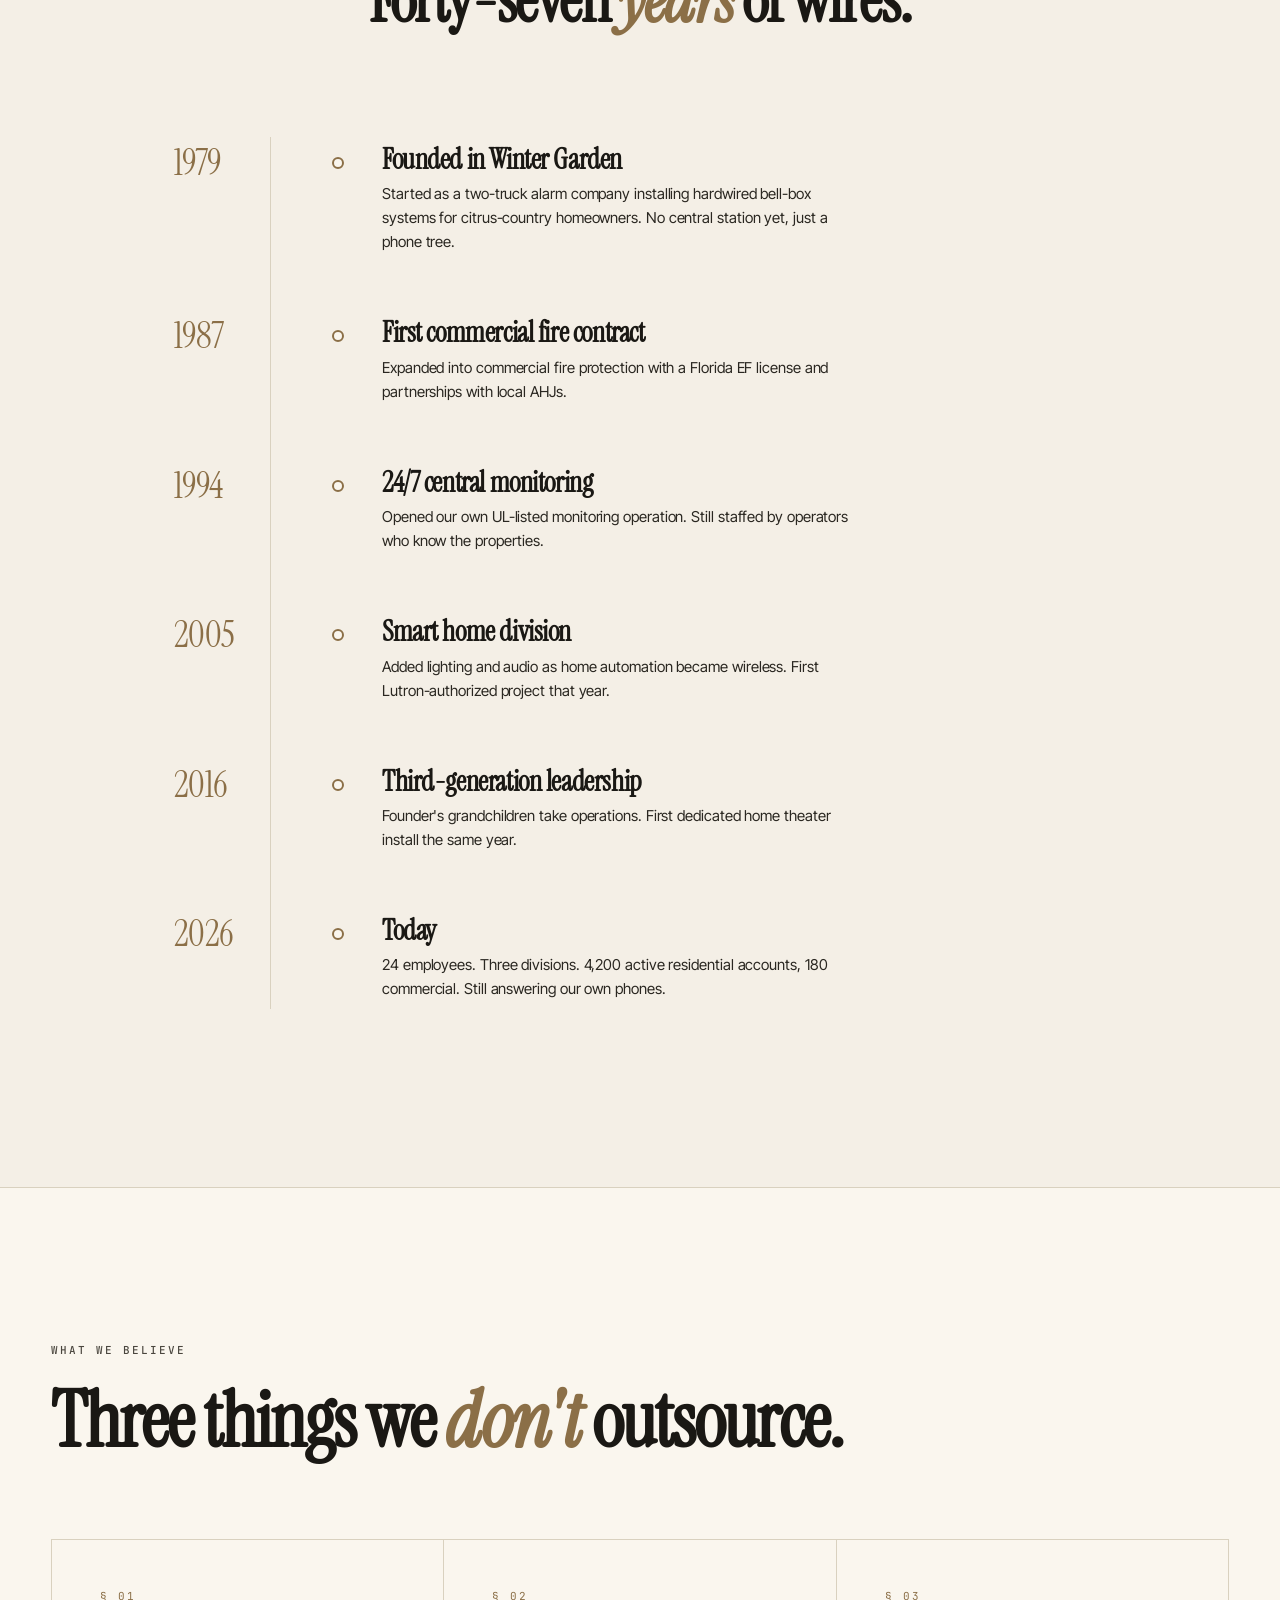
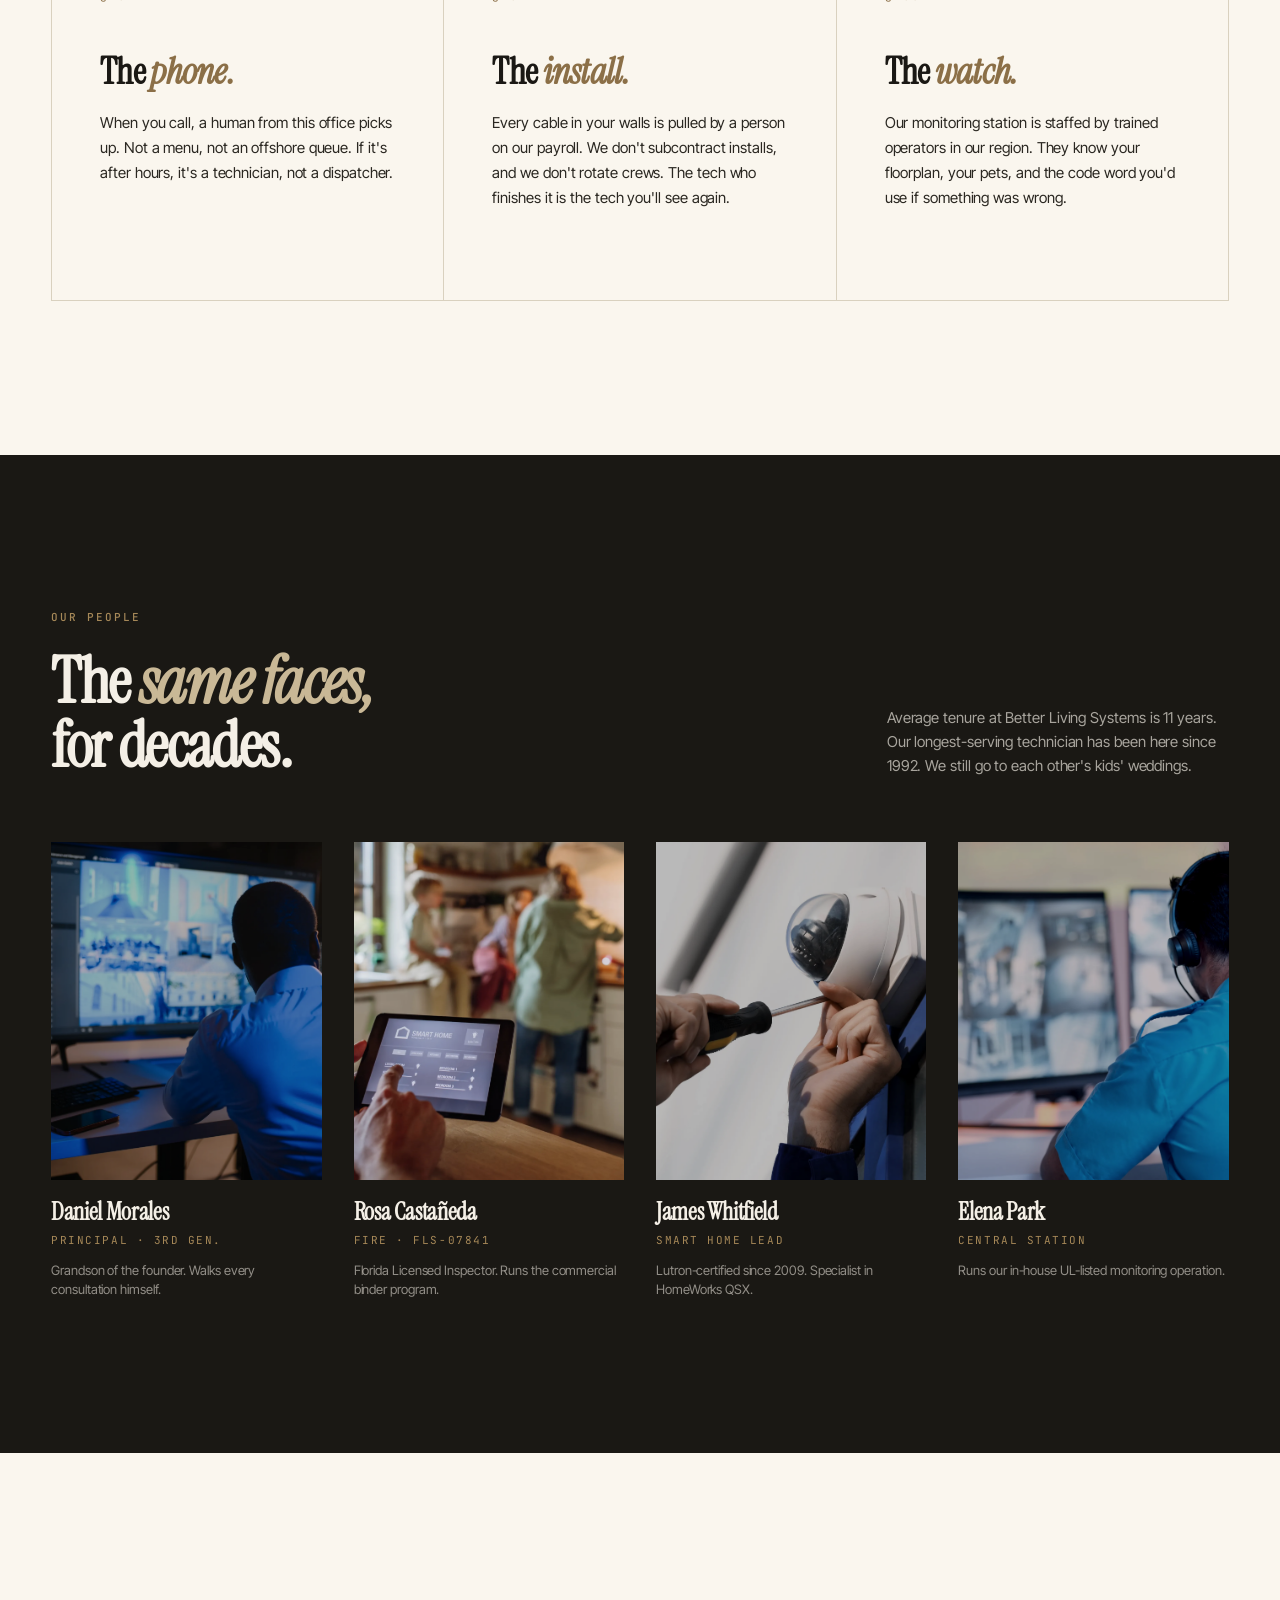
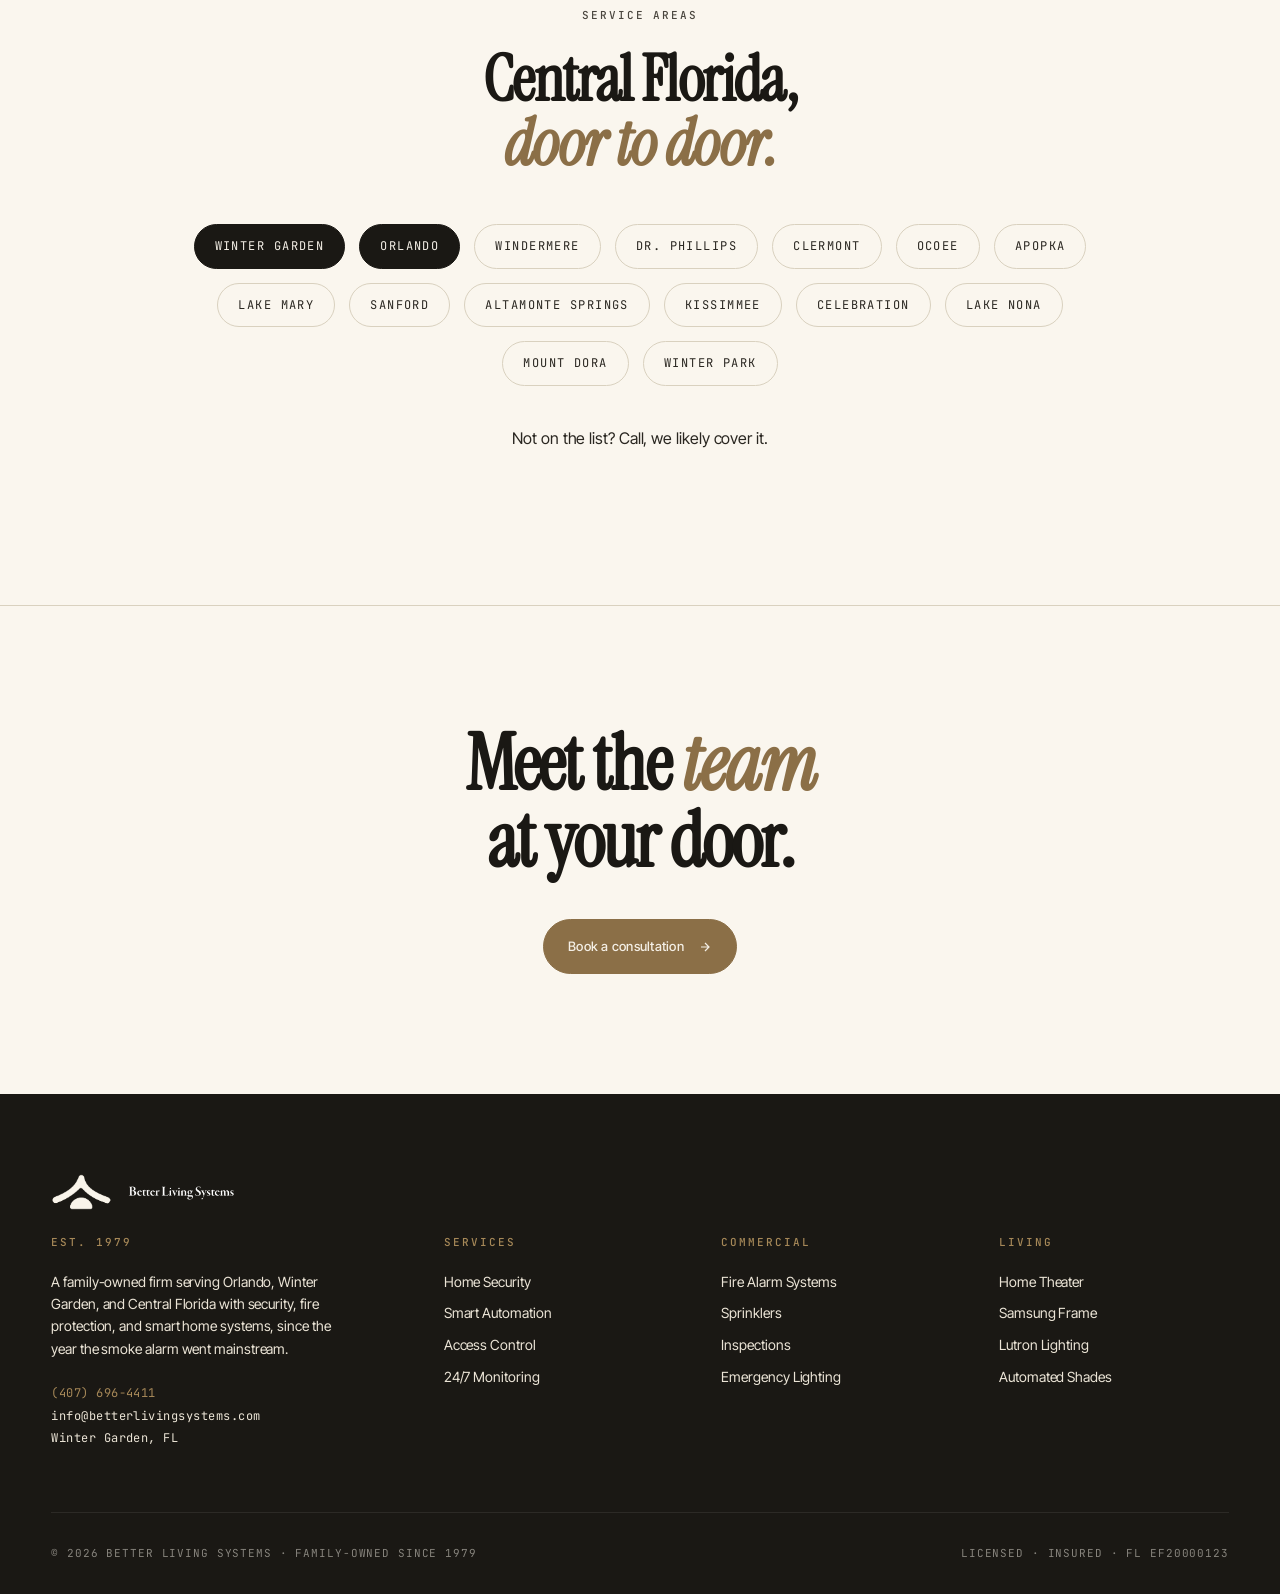
==== commit 0aadba02: "Shrink footer logo mark and wordmark Mark 56px → 36px, wordmark 24px → 18px. Lines it up better with" ====
--- a/about.html
+++ b/about.html
@@ -279,6 +279,6 @@
   </section>
 
   <div data-footer></div>
-  <script src="shared/shared.js?v=1776732905"></script>
+  <script src="shared/shared.js?v=1776734144"></script>
 </body>
 </html>
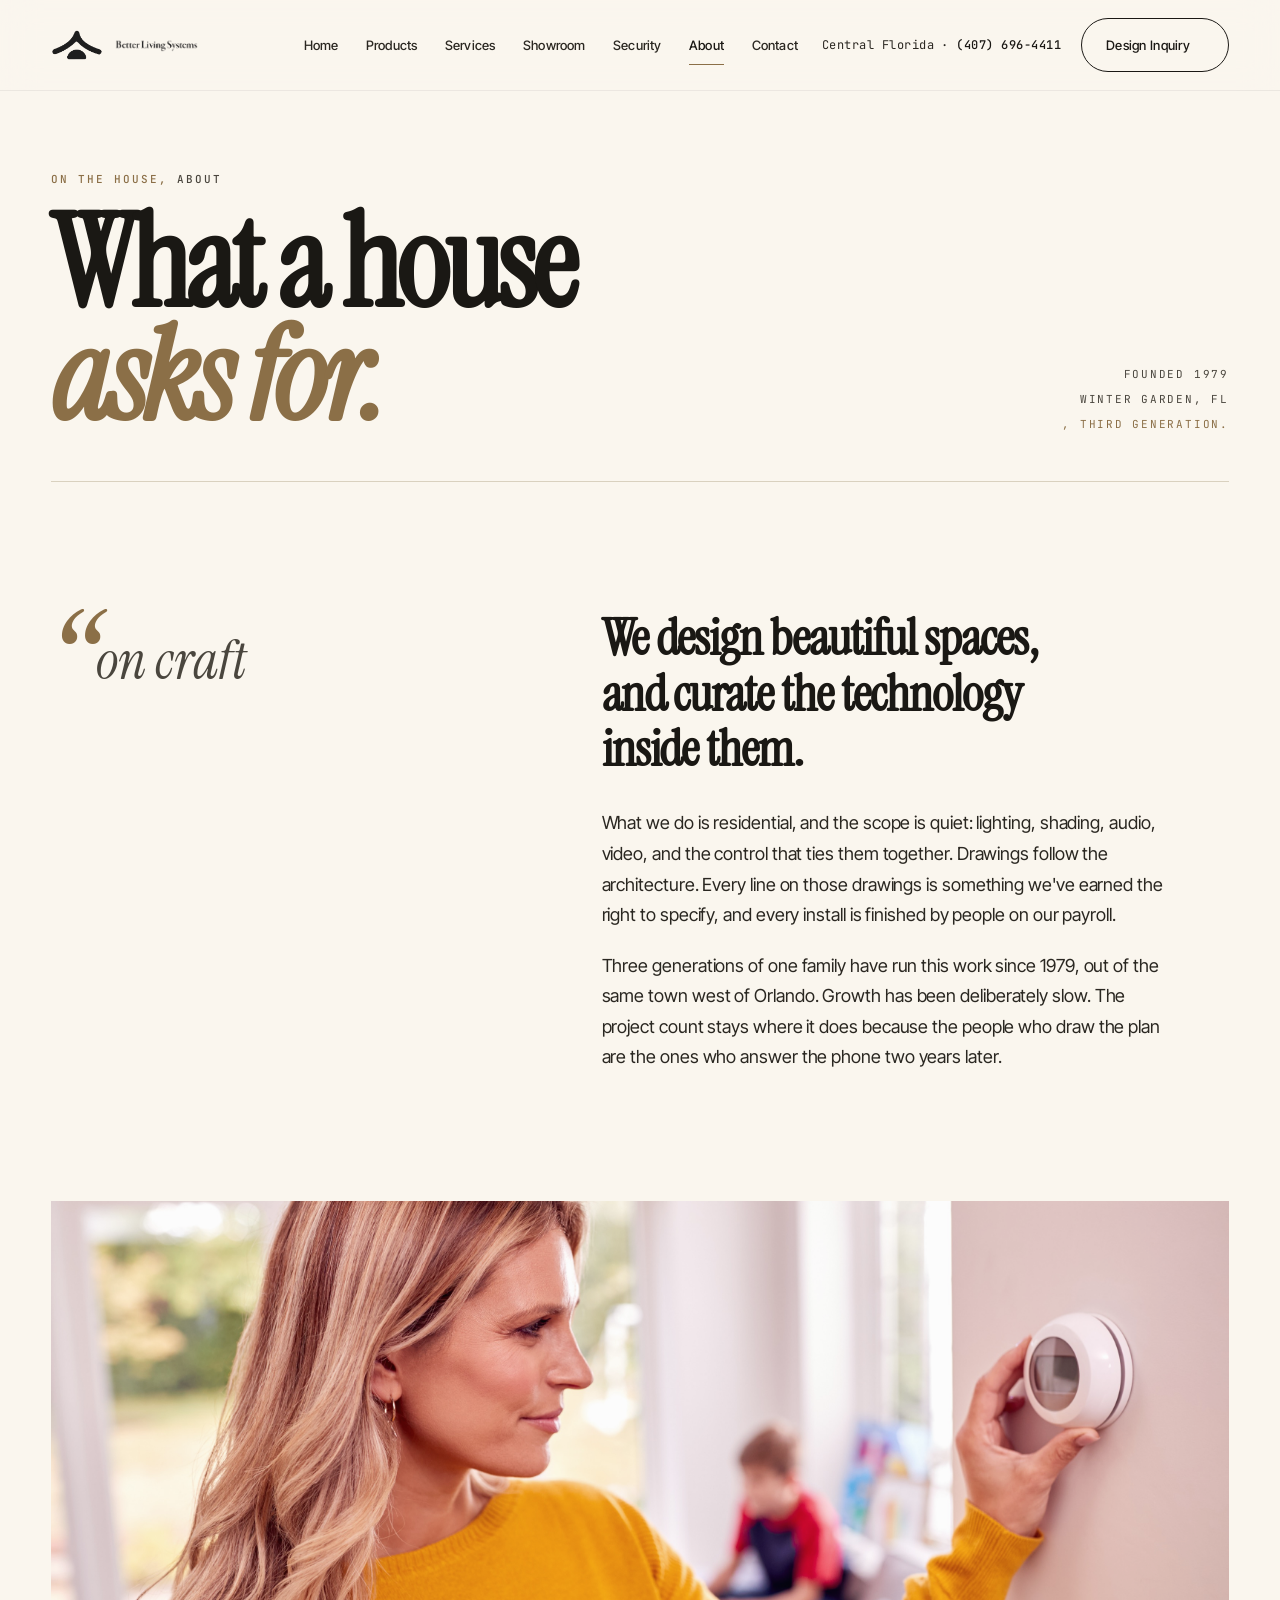
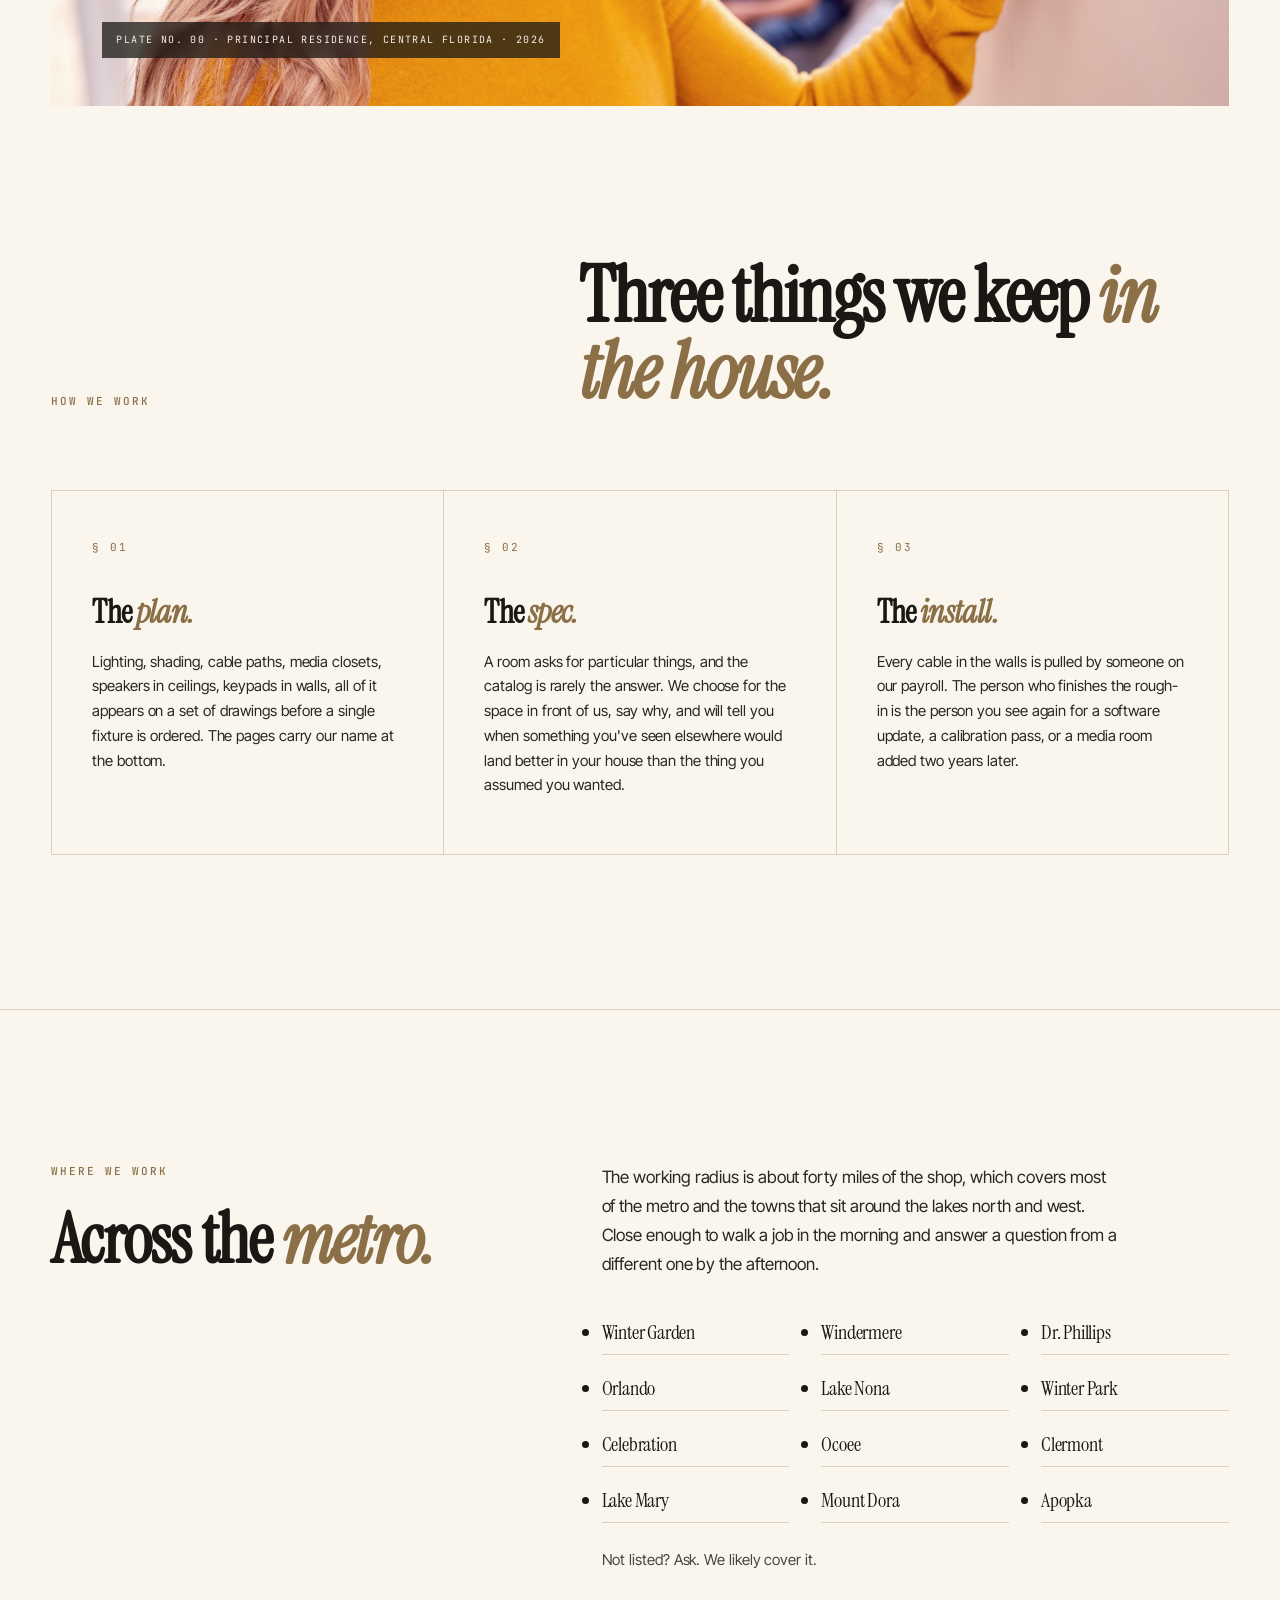
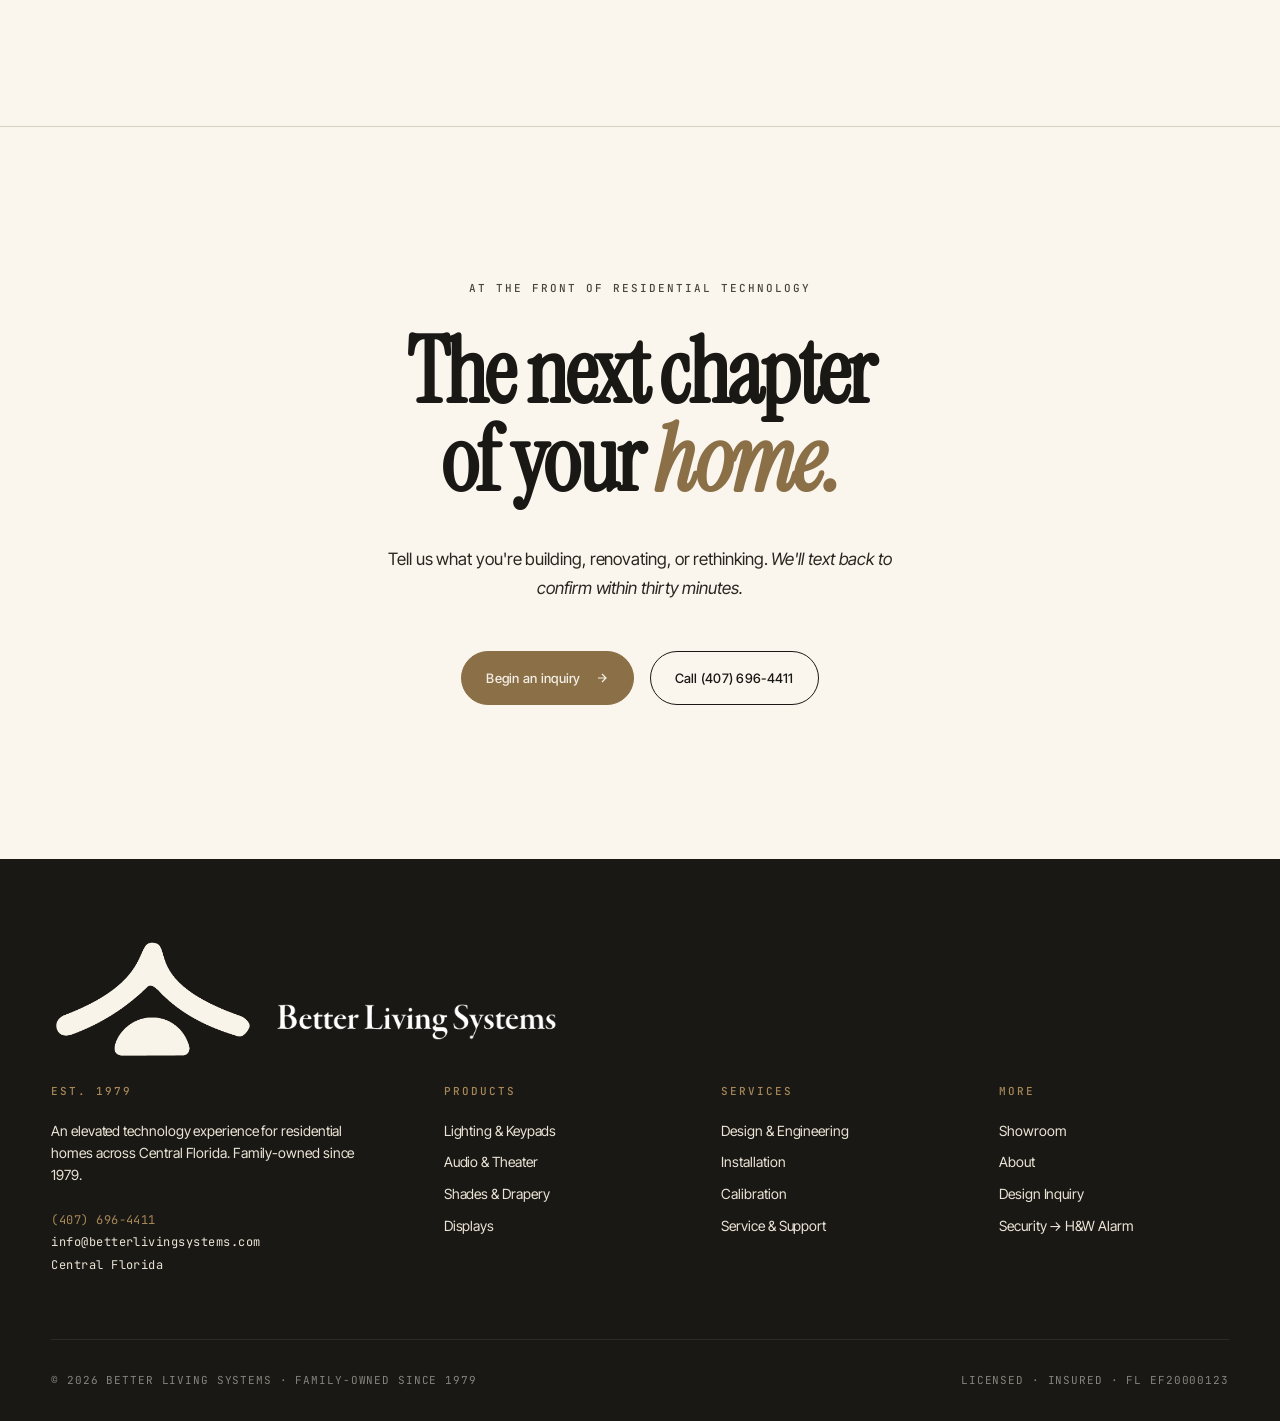
==== commit b2623dad: "Replace site with redesigned handoff Applies a full redesign from Claude Design: new index, about, c" ====
--- a/about.html
+++ b/about.html
@@ -3,39 +3,87 @@
 <head>
   <meta charset="utf-8" />
   <meta name="viewport" content="width=device-width, initial-scale=1" />
-  <title>About | Better Living Systems</title>
-  <meta name="description" content="Three generations, one family, one phone number. The story of a Winter Garden firm in business since 1979." />
-  <meta name="theme-color" content="#141311" />
-  <link rel="icon" type="image/png" href="images/logo-mark-dark.png" />
-  <link rel="apple-touch-icon" href="images/logo-mark-dark.png" />
-  <link rel="canonical" href="https://betterlivingsystems.com/about" />
-  <meta property="og:type" content="website" />
-  <meta property="og:site_name" content="Better Living Systems" />
-  <meta property="og:title" content="About | Better Living Systems" />
-  <meta property="og:description" content="Three generations, one family, one phone number. The story of a Winter Garden firm in business since 1979." />
-  <meta property="og:url" content="https://betterlivingsystems.com/about" />
-  <meta property="og:image" content="https://betterlivingsystems.com/images/family-steps.jpg" />
-  <meta name="twitter:card" content="summary_large_image" />
-  <meta name="twitter:title" content="About | Better Living Systems" />
-  <meta name="twitter:description" content="Three generations, one family, one phone number. The story of a Winter Garden firm in business since 1979." />
-  <meta name="twitter:image" content="https://betterlivingsystems.com/images/family-steps.jpg" />
+  <title>About, Better Living Systems</title>
+  <link rel="icon" href="favicon.ico" sizes="any" />
+  <link rel="icon" type="image/png" sizes="32x32" href="favicon-32.png" />
+  <link rel="icon" type="image/png" sizes="16x16" href="favicon-16.png" />
+  <link rel="apple-touch-icon" sizes="180x180" href="favicon-180.png" />
   <link rel="preconnect" href="https://fonts.googleapis.com" />
   <link rel="preconnect" href="https://fonts.gstatic.com" crossorigin />
   <link href="https://fonts.googleapis.com/css2?family=Instrument+Serif:ital@0;1&family=Inter+Tight:wght@300;400;500;600&family=JetBrains+Mono:wght@400;500&display=swap" rel="stylesheet" />
-  <link rel="stylesheet" href="shared/styles.css?v=1776732905" />
+  <link rel="stylesheet" href="shared/styles.css" />
   <style>
-    .ah { padding: 100px 0 clamp(80px, 10vw, 140px); background: var(--paper); text-align: center; }
-    .ah .eyebrow { margin-bottom: 32px; }
-    .ah h1 { font-family: var(--serif); font-size: clamp(64px, 11vw, 200px); line-height: 0.9; letter-spacing: -0.035em; max-width: 14ch; margin: 0 auto; }
-    .ah h1 em { color: var(--brass); }
-    .ah p { font-size: 19px; color: var(--ink-2); line-height: 1.6; max-width: 54ch; margin: 48px auto 0; }
-    .ah-img { margin-top: 80px; aspect-ratio: 21/9; }
-
-    /* Timeline */
+    /* ---- Page header (editorial hero) ---- */
+    .ah { padding: 80px 0 0; background: var(--paper); }
+    .ah-top { display: flex; justify-content: space-between; align-items: flex-end; padding-bottom: 48px; border-bottom: 1px solid var(--line); gap: 40px; flex-wrap: wrap; }
+    .ah-top .eyebrow::before { content: 'On the house, '; color: var(--brass); }
+    .ah-top h1 { font-family: var(--serif); font-size: clamp(56px, 10vw, 160px); line-height: 0.88; letter-spacing: -0.035em; margin-top: 20px; max-width: 12ch; }
+    .ah-top h1 em { color: var(--brass); font-style: italic; }
+    .ah-meta { font-family: var(--mono); font-size: 11px; letter-spacing: 0.16em; text-transform: uppercase; color: var(--ink-soft); text-align: right; }
+    .ah-meta div + div { margin-top: 8px; }
+    .ah-body {
+      padding: clamp(80px, 10vw, 140px) 0;
+      display: grid;
+      grid-template-columns: 1fr 1.4fr;
+      gap: clamp(48px, 8vw, 140px);
+      align-items: start;
+    }
+    .ah-mark {
+      font-family: var(--serif);
+      font-style: italic;
+      font-size: clamp(96px, 12vw, 200px);
+      line-height: 0.9;
+      letter-spacing: -0.03em;
+      color: var(--brass);
+    }
+    .ah-mark sup { font-size: 0.35em; vertical-align: super; letter-spacing: 0; color: var(--ink-soft); }
+    .ah-copy h2 {
+      font-family: var(--serif);
+      font-size: clamp(32px, 4vw, 56px);
+      line-height: 1.08;
+      letter-spacing: -0.02em;
+      margin-bottom: 32px;
+      max-width: 20ch;
+    }
+    .ah-copy h2 em { color: var(--brass); font-style: italic; }
+    .ah-copy p {
+      font-size: 18px;
+      line-height: 1.7;
+      color: var(--ink-2);
+      max-width: 58ch;
+    }
+    .ah-copy p + p { margin-top: 20px; }
+    @media (max-width: 900px) {
+      .ah-body { grid-template-columns: 1fr; gap: 48px; }
+    }
+
+    /* ---- Full-bleed portrait ---- */
+    .ah-portrait {
+      aspect-ratio: 21/9;
+      position: relative;
+      overflow: hidden;
+    }
+    .ah-portrait .photo { width: 100%; height: 100%; position: absolute; inset: 0; }
+    .ah-portrait .cap {
+      position: absolute;
+      left: clamp(24px, 4vw, 56px);
+      bottom: clamp(24px, 4vw, 48px);
+      font-family: var(--mono);
+      font-size: 10px;
+      letter-spacing: 0.14em;
+      text-transform: uppercase;
+      color: var(--ivory);
+      background: rgba(26, 24, 20, 0.75);
+      padding: 10px 14px;
+      backdrop-filter: blur(4px);
+    }
+
+    /* ---- Chronicle / timeline ---- */
     .tl { padding: clamp(100px, 12vw, 180px) 0; background: var(--ivory); border-top: 1px solid var(--line); border-bottom: 1px solid var(--line); }
     .tl-head { text-align: center; margin-bottom: 80px; }
-    .tl-head h2 { font-family: var(--serif); font-size: clamp(44px, 5vw, 80px); line-height: 1; letter-spacing: -0.025em; }
-    .tl-head h2 em { color: var(--brass); }
+    .tl-head .eyebrow { margin-bottom: 24px; color: var(--brass); }
+    .tl-head h2 { font-family: var(--serif); font-size: clamp(44px, 6vw, 96px); line-height: 1; letter-spacing: -0.025em; }
+    .tl-head h2 em { color: var(--brass); font-style: italic; }
     .tl-track { position: relative; max-width: 980px; margin: 0 auto; padding: 0 24px; }
     .tl-track::before {
       content: '';
@@ -53,9 +101,10 @@
       align-items: start;
     }
     .tl-entry .year { font-family: var(--serif); font-size: 36px; line-height: 1; letter-spacing: -0.02em; color: var(--brass); }
-    .tl-entry .marker { width: 12px; height: 12px; border-radius: 50%; background: var(--paper); border: 2px solid var(--brass); margin-left: 14px; margin-top: 12px; }
-    .tl-entry .body h3 { font-family: var(--serif); font-size: 28px; line-height: 1.05; letter-spacing: -0.015em; margin-bottom: 8px; }
-    .tl-entry .body p { font-size: 15px; color: var(--ink-2); line-height: 1.6; max-width: 52ch; }
+    .tl-entry .marker { width: 12px; height: 12px; border-radius: 50%; background: var(--ivory); border: 2px solid var(--brass); margin-left: 14px; margin-top: 12px; }
+    .tl-entry .body h3 { font-family: var(--serif); font-size: 26px; line-height: 1.1; letter-spacing: -0.015em; margin-bottom: 10px; }
+    .tl-entry .body h3 em { color: var(--brass); font-style: italic; }
+    .tl-entry .body p { font-size: 15px; color: var(--ink-2); line-height: 1.65; max-width: 54ch; }
     @media (max-width: 700px) {
       .tl-track::before { left: 16px; }
       .tl-entry { grid-template-columns: 40px 1fr; }
@@ -63,222 +112,218 @@
       .tl-entry .marker { margin-left: 0; }
     }
 
-    /* Values */
-    .vals { padding: clamp(100px, 12vw, 180px) 0; }
-    .vals-head { margin-bottom: 80px; max-width: 900px; }
-    .vals-head h2 { font-family: var(--serif); font-size: clamp(44px, 6vw, 96px); line-height: 1; letter-spacing: -0.025em; }
-    .vals-head h2 em { color: var(--brass); }
-    .vals-grid { display: grid; grid-template-columns: repeat(3, 1fr); gap: 1px; background: var(--line); border: 1px solid var(--line); }
-    .val { background: var(--paper); padding: 48px; min-height: 360px; display: flex; flex-direction: column; }
-    .val-num { font-family: var(--mono); font-size: 11px; letter-spacing: 0.18em; color: var(--brass); margin-bottom: 48px; }
-    .val h3 { font-family: var(--serif); font-size: 36px; line-height: 1.05; letter-spacing: -0.02em; margin-bottom: 20px; }
-    .val h3 em { color: var(--brass); }
-    .val p { font-size: 15px; color: var(--ink-2); line-height: 1.65; flex: 1; }
-    @media (max-width: 900px) { .vals-grid { grid-template-columns: 1fr; } }
-
-    /* Team grid */
+    /* ---- Working method ---- */
+    .meth { padding: clamp(100px, 12vw, 180px) 0; }
+    .meth-head { margin-bottom: 80px; display: grid; grid-template-columns: 1fr 1.4fr; gap: 64px; align-items: end; }
+    .meth-head .eyebrow { color: var(--brass); }
+    .meth-head h2 { font-family: var(--serif); font-size: clamp(44px, 6vw, 96px); line-height: 0.98; letter-spacing: -0.025em; }
+    .meth-head h2 em { color: var(--brass); font-style: italic; }
+    @media (max-width: 900px) { .meth-head { grid-template-columns: 1fr; gap: 32px; } }
+
+    .meth-grid { display: grid; grid-template-columns: repeat(3, 1fr); gap: 1px; background: var(--line); border: 1px solid var(--line); }
+    .meth-col { background: var(--paper); padding: 48px 40px 56px; min-height: 360px; display: flex; flex-direction: column; }
+    .meth-col .n { font-family: var(--mono); font-size: 11px; letter-spacing: 0.18em; color: var(--brass); margin-bottom: 40px; }
+    .meth-col h3 { font-family: var(--serif); font-size: 32px; line-height: 1.05; letter-spacing: -0.02em; margin-bottom: 20px; }
+    .meth-col h3 em { color: var(--brass); font-style: italic; }
+    .meth-col p { font-size: 15px; color: var(--ink-2); line-height: 1.65; flex: 1; }
+    @media (max-width: 900px) { .meth-grid { grid-template-columns: 1fr; } }
+
+    /* ---- Team ---- */
     .team { padding: clamp(100px, 12vw, 160px) 0; background: var(--ink); color: var(--ivory); }
     .team-head { margin-bottom: 64px; display: flex; justify-content: space-between; align-items: flex-end; gap: 40px; flex-wrap: wrap; }
+    .team-head .eyebrow { color: var(--brass-2); margin-bottom: 24px; }
     .team-head h2 { font-family: var(--serif); font-size: clamp(44px, 5vw, 80px); line-height: 1; letter-spacing: -0.025em; max-width: 14ch; }
-    .team-head h2 em { color: var(--brass-soft); }
-    .team-head p { color: rgba(244,239,230,0.65); max-width: 38ch; font-size: 15px; line-height: 1.6; }
+    .team-head h2 em { color: var(--brass-soft); font-style: italic; }
+    .team-head p { color: rgba(244,239,230,0.65); max-width: 40ch; font-size: 15px; line-height: 1.65; }
     .team-grid { display: grid; grid-template-columns: repeat(4, 1fr); gap: 32px; }
-    .teammate .img-ph { aspect-ratio: 4/5; background-color: var(--ink-2); background-image: repeating-linear-gradient(135deg, var(--ink-2) 0, var(--ink-2) 14px, rgba(255,255,255,0.08) 14px, rgba(255,255,255,0.08) 15px); }
-    .teammate .img-ph::after { background: var(--ink); color: var(--brass-2); border-color: rgba(255,255,255,0.1); }
+    .teammate .photo {
+      aspect-ratio: 4/5;
+      background-color: var(--ink-2);
+      position: relative;
+      overflow: hidden;
+    }
+    .teammate .photo img { width: 100%; height: 100%; object-fit: cover; }
     .teammate h4 { font-family: var(--serif); font-size: 24px; line-height: 1; letter-spacing: -0.015em; margin-top: 20px; }
     .teammate .role { font-family: var(--mono); font-size: 11px; letter-spacing: 0.14em; text-transform: uppercase; color: var(--brass-2); margin-top: 8px; }
-    .teammate .note { font-size: 13px; color: rgba(244,239,230,0.55); margin-top: 12px; line-height: 1.5; }
+    .teammate .note { font-size: 13px; color: rgba(244,239,230,0.6); margin-top: 12px; line-height: 1.55; }
     @media (max-width: 900px) { .team-grid { grid-template-columns: 1fr 1fr; } }
 
-    /* Areas */
-    .areas { padding: clamp(100px, 12vw, 160px) 0; text-align: center; }
-    .areas h2 { font-family: var(--serif); font-size: clamp(40px, 5vw, 80px); line-height: 1; letter-spacing: -0.025em; margin-bottom: 48px; }
-    .areas h2 em { color: var(--brass); }
-    .areas-list { display: flex; flex-wrap: wrap; gap: 14px; justify-content: center; max-width: 900px; margin: 0 auto; }
-    .area-chip { font-family: var(--mono); font-size: 12px; letter-spacing: 0.12em; text-transform: uppercase; color: var(--ink-2); padding: 12px 20px; border: 1px solid var(--line); border-radius: 999px; }
-    .area-chip.primary { background: var(--ink); color: var(--ivory); border-color: var(--ink); }
-
-    .ctaband { background: var(--paper); padding: clamp(80px, 10vw, 120px) 0; text-align: center; border-top: 1px solid var(--line); }
-    .ctaband h2 { font-family: var(--serif); font-size: clamp(40px, 6vw, 96px); line-height: 1; letter-spacing: -0.025em; margin-bottom: 40px; }
-    .ctaband h2 em { color: var(--brass); }
+    /* ---- Service area ---- */
+    .areas {
+      padding: clamp(100px, 12vw, 160px) 0;
+      background: var(--paper);
+      border-top: 1px solid var(--line);
+    }
+    .areas-grid {
+      display: grid;
+      grid-template-columns: 1fr 1.4fr;
+      gap: clamp(48px, 8vw, 120px);
+      align-items: start;
+    }
+    .areas .eyebrow { color: var(--brass); margin-bottom: 24px; }
+    .areas h2 { font-family: var(--serif); font-size: clamp(40px, 5.5vw, 84px); line-height: 1; letter-spacing: -0.025em; }
+    .areas h2 em { color: var(--brass); font-style: italic; }
+    .areas-copy p {
+      font-size: 17px;
+      line-height: 1.7;
+      color: var(--ink-2);
+      max-width: 52ch;
+    }
+    .areas-copy p + p { margin-top: 20px; }
+    .areas-list {
+      margin-top: 32px;
+      display: grid;
+      grid-template-columns: repeat(3, 1fr);
+      gap: 12px 32px;
+      font-family: var(--serif);
+      font-size: 20px;
+      letter-spacing: -0.01em;
+    }
+    .areas-list li { padding: 6px 0; border-bottom: 1px solid var(--line); }
+    @media (max-width: 900px) {
+      .areas-grid { grid-template-columns: 1fr; gap: 48px; }
+      .areas-list { grid-template-columns: 1fr 1fr; }
+    }
+
+    /* ---- CTA band (site-wide close) ---- */
+    .ctaband {
+      background: var(--paper);
+      padding: clamp(100px, 12vw, 160px) 0;
+      text-align: center;
+      border-top: 1px solid var(--line);
+    }
+    .ctaband .eyebrow { margin-bottom: 32px; }
+    .ctaband h2 {
+      font-family: var(--serif);
+      font-size: clamp(48px, 7vw, 112px);
+      line-height: 0.98;
+      letter-spacing: -0.03em;
+      margin-bottom: 40px;
+    }
+    .ctaband h2 em { color: var(--brass); font-style: italic; }
+    .ctaband p {
+      font-size: 17px;
+      line-height: 1.7;
+      color: var(--ink-2);
+      max-width: 52ch;
+      margin: 0 auto 48px;
+    }
+    .ctaband-actions { display: flex; justify-content: center; gap: 16px; flex-wrap: wrap; }
   </style>
 </head>
 <body data-page="about">
 
   <div data-nav></div>
 
+  <!-- PAGE HEADER -->
   <section class="ah">
     <div class="wrap">
-      <div class="eyebrow">Our story · Est. MCMLXXIX</div>
-      <h1>Three generations.<br/>One <em>phone number.</em></h1>
-      <p>Better Living Systems has been a family firm in Central Florida since 1979, founded the same year Orlando added its first high-rise. We've watched the city grow. We've grown with it. And we've kept the same number since day one.</p>
-      <div class="ah-img photo tone-warm grain"><picture><source srcset="images/family-smart-home.webp" type="image/webp"/><img src="images/family-smart-home.jpg" alt="Family"/></picture></div>
+      <div class="ah-top">
+        <div>
+          <div class="eyebrow">About</div>
+          <h1>What a house <em>asks for.</em></h1>
+        </div>
+        <div class="ah-meta">
+          <div>Founded 1979</div>
+          <div>Winter Garden, FL</div>
+          <div style="color: var(--brass);">,  Third generation.</div>
+        </div>
+      </div>
+
+      <div class="ah-body">
+        <div class="ah-mark reveal">&ldquo;<sup>on craft</sup></div>
+        <div class="ah-copy reveal reveal-delay-2">
+          <h2>We design beautiful spaces, and curate the technology inside them.</h2>
+          <p>What we do is residential, and the scope is quiet: lighting, shading, audio, video, and the control that ties them together. Drawings follow the architecture. Every line on those drawings is something we've earned the right to specify, and every install is finished by people on our payroll.</p>
+          <p>Three generations of one family have run this work since 1979, out of the same town west of Orlando. Growth has been deliberately slow. The project count stays where it does because the people who draw the plan are the ones who answer the phone two years later.</p>
+        </div>
+      </div>
+
+      <figure class="ah-portrait photo tone-warm grain">
+        <img src="images/family-smart-home.jpg" alt="A residence in Central Florida" />
+        <figcaption class="cap">Plate No. 00 · Principal residence, Central Florida · 2026</figcaption>
+      </figure>
     </div>
   </section>
 
-  <!-- TIMELINE -->
-  <section class="tl">
+  <!-- WORKING METHOD -->
+  <section class="meth">
     <div class="wrap">
-      <div class="tl-head">
-        <div class="eyebrow" style="margin-bottom: 20px;">A brief chronicle</div>
-        <h2>Forty-seven <em>years</em> of wires.</h2>
-      </div>
-      <div class="tl-track">
-        <div class="tl-entry">
-          <div class="year">1979</div>
-          <div class="marker"></div>
-          <div class="body">
-            <h3>Founded in Winter Garden</h3>
-            <p>Started as a two-truck alarm company installing hardwired bell-box systems for citrus-country homeowners. No central station yet, just a phone tree.</p>
-          </div>
-        </div>
-        <div class="tl-entry">
-          <div class="year">1987</div>
-          <div class="marker"></div>
-          <div class="body">
-            <h3>First commercial fire contract</h3>
-            <p>Expanded into commercial fire protection with a Florida EF license and partnerships with local AHJs.</p>
-          </div>
-        </div>
-        <div class="tl-entry">
-          <div class="year">1994</div>
-          <div class="marker"></div>
-          <div class="body">
-            <h3>24/7 central monitoring</h3>
-            <p>Opened our own UL-listed monitoring operation. Still staffed by operators who know the properties.</p>
-          </div>
-        </div>
-        <div class="tl-entry">
-          <div class="year">2005</div>
-          <div class="marker"></div>
-          <div class="body">
-            <h3>Smart home division</h3>
-            <p>Added lighting and audio as home automation became wireless. First Lutron-authorized project that year.</p>
-          </div>
-        </div>
-        <div class="tl-entry">
-          <div class="year">2016</div>
-          <div class="marker"></div>
-          <div class="body">
-            <h3>Third-generation leadership</h3>
-            <p>Founder's grandchildren take operations. First dedicated home theater install the same year.</p>
-          </div>
-        </div>
-        <div class="tl-entry">
-          <div class="year">2026</div>
-          <div class="marker"></div>
-          <div class="body">
-            <h3>Today</h3>
-            <p>24 employees. Three divisions. 4,200 active residential accounts, 180 commercial. Still answering our own phones.</p>
-          </div>
+      <div class="meth-head">
+        <div class="reveal">
+          <div class="eyebrow">How we work</div>
+        </div>
+        <div class="reveal reveal-delay-2">
+          <h2>Three things we keep <em>in the house.</em></h2>
+        </div>
+      </div>
+      <div class="meth-grid">
+        <div class="meth-col reveal">
+          <div class="n">§ 01</div>
+          <h3>The <em>plan.</em></h3>
+          <p>Lighting, shading, cable paths, media closets, speakers in ceilings, keypads in walls, all of it appears on a set of drawings before a single fixture is ordered. The pages carry our name at the bottom.</p>
+        </div>
+        <div class="meth-col reveal reveal-delay-2">
+          <div class="n">§ 02</div>
+          <h3>The <em>spec.</em></h3>
+          <p>A room asks for particular things, and the catalog is rarely the answer. We choose for the space in front of us, say why, and will tell you when something you've seen elsewhere would land better in your house than the thing you assumed you wanted.</p>
+        </div>
+        <div class="meth-col reveal reveal-delay-3">
+          <div class="n">§ 03</div>
+          <h3>The <em>install.</em></h3>
+          <p>Every cable in the walls is pulled by someone on our payroll. The person who finishes the rough-in is the person you see again for a software update, a calibration pass, or a media room added two years later.</p>
         </div>
       </div>
     </div>
   </section>
 
-  <!-- VALUES -->
-  <section class="vals">
+  <!-- SERVICE AREA -->
+  <section class="areas">
     <div class="wrap">
-      <div class="vals-head">
-        <div class="eyebrow" style="margin-bottom: 24px;">What we believe</div>
-        <h2>Three things we <em>don't</em> outsource.</h2>
-      </div>
-      <div class="vals-grid">
-        <div class="val">
-          <div class="val-num">§ 01</div>
-          <h3>The <em>phone.</em></h3>
-          <p>When you call, a human from this office picks up. Not a menu, not an offshore queue. If it's after hours, it's a technician, not a dispatcher.</p>
-        </div>
-        <div class="val">
-          <div class="val-num">§ 02</div>
-          <h3>The <em>install.</em></h3>
-          <p>Every cable in your walls is pulled by a person on our payroll. We don't subcontract installs, and we don't rotate crews. The tech who finishes it is the tech you'll see again.</p>
-        </div>
-        <div class="val">
-          <div class="val-num">§ 03</div>
-          <h3>The <em>watch.</em></h3>
-          <p>Our monitoring station is staffed by trained operators in our region. They know your floorplan, your pets, and the code word you'd use if something was wrong.</p>
+      <div class="areas-grid">
+        <div class="reveal">
+          <div class="eyebrow">Where we work</div>
+          <h2>Across the <em>metro.</em></h2>
+        </div>
+        <div class="areas-copy reveal reveal-delay-2">
+          <p>The working radius is about forty miles of the shop, which covers most of the metro and the towns that sit around the lakes north and west. Close enough to walk a job in the morning and answer a question from a different one by the afternoon.</p>
+          <ul class="areas-list">
+            <li>Winter Garden</li>
+            <li>Windermere</li>
+            <li>Dr. Phillips</li>
+            <li>Orlando</li>
+            <li>Lake Nona</li>
+            <li>Winter Park</li>
+            <li>Celebration</li>
+            <li>Ocoee</li>
+            <li>Clermont</li>
+            <li>Lake Mary</li>
+            <li>Mount Dora</li>
+            <li>Apopka</li>
+          </ul>
+          <p style="margin-top: 24px; font-size: 15px; color: var(--ink-soft);">Not listed? Ask. We likely cover it.</p>
         </div>
       </div>
     </div>
   </section>
 
-  <!-- TEAM -->
-  <section class="team">
+  <!-- CLOSING CTA -->
+  <section class="ctaband">
     <div class="wrap">
-      <div class="team-head">
-        <div>
-          <div class="eyebrow" style="color: var(--brass-2); margin-bottom: 24px;">Our people</div>
-          <h2>The <em>same faces,</em><br/>for decades.</h2>
-        </div>
-        <p>Average tenure at Better Living Systems is 11 years. Our longest-serving technician has been here since 1992. We still go to each other's kids' weddings.</p>
-      </div>
-      <div class="team-grid">
-        <div class="teammate">
-          <div class="photo tone-dark grain" style="aspect-ratio:4/5;"><picture><source srcset="images/monitoring-operator.webp" type="image/webp"/><img src="images/monitoring-operator.jpg" alt="Daniel"/></picture></div>
-          <h4>Daniel Morales</h4>
-          <div class="role">Principal · 3rd gen.</div>
-          <p class="note">Grandson of the founder. Walks every consultation himself.</p>
-        </div>
-        <div class="teammate">
-          <div class="photo tone-warm grain" style="aspect-ratio:4/5;"><picture><source srcset="images/thermostat-woman.webp" type="image/webp"/><img src="images/thermostat-woman.jpg" alt="Rosa"/></picture></div>
-          <h4>Rosa Castañeda</h4>
-          <div class="role">Fire · FLS-07841</div>
-          <p class="note">Florida Licensed Inspector. Runs the commercial binder program.</p>
-        </div>
-        <div class="teammate">
-          <div class="photo tone-dark grain" style="aspect-ratio:4/5;"><picture><source srcset="images/camera-install.webp" type="image/webp"/><img src="images/camera-install.jpg" alt="James"/></picture></div>
-          <h4>James Whitfield</h4>
-          <div class="role">Smart Home Lead</div>
-          <p class="note">Lutron-certified since 2009. Specialist in HomeWorks QSX.</p>
-        </div>
-        <div class="teammate">
-          <div class="photo tone-dark grain" style="aspect-ratio:4/5;"><picture><source srcset="images/cctv-operator.webp" type="image/webp"/><img src="images/cctv-operator.jpg" alt="Elena"/></picture></div>
-          <h4>Elena Park</h4>
-          <div class="role">Central Station</div>
-          <p class="note">Runs our in-house UL-listed monitoring operation.</p>
-        </div>
+      <div class="eyebrow">At the front of residential technology</div>
+      <h2>The next chapter<br/>of your <em>home.</em></h2>
+      <p>Tell us what you're building, renovating, or rethinking. <em>We'll text back to confirm within thirty minutes.</em></p>
+      <div class="ctaband-actions">
+        <a class="btn btn-brass" href="contact.html">
+          Begin an inquiry
+          <svg class="arr" viewBox="0 0 14 14" fill="none"><path d="M3 7h8M7 3l4 4-4 4" stroke="currentColor" stroke-width="1.2"/></svg>
+        </a>
+        <a class="btn" href="tel:4076964411">Call (407) 696-4411</a>
       </div>
     </div>
   </section>
 
-  <!-- SERVICE AREAS -->
-  <section class="areas">
-    <div class="wrap">
-      <div class="eyebrow" style="margin-bottom: 24px;">Service areas</div>
-      <h2>Central Florida,<br/><em>door to door.</em></h2>
-      <div class="areas-list">
-        <span class="area-chip primary">Winter Garden</span>
-        <span class="area-chip primary">Orlando</span>
-        <span class="area-chip">Windermere</span>
-        <span class="area-chip">Dr. Phillips</span>
-        <span class="area-chip">Clermont</span>
-        <span class="area-chip">Ocoee</span>
-        <span class="area-chip">Apopka</span>
-        <span class="area-chip">Lake Mary</span>
-        <span class="area-chip">Sanford</span>
-        <span class="area-chip">Altamonte Springs</span>
-        <span class="area-chip">Kissimmee</span>
-        <span class="area-chip">Celebration</span>
-        <span class="area-chip">Lake Nona</span>
-        <span class="area-chip">Mount Dora</span>
-        <span class="area-chip">Winter Park</span>
-      </div>
-      <p class="body-m" style="margin: 40px auto 0;">Not on the list? Call, we likely cover it.</p>
-    </div>
-  </section>
-
-  <section class="ctaband">
-    <div class="wrap">
-      <h2>Meet the <em>team</em><br/>at your door.</h2>
-      <a class="btn btn-brass" href="contact.html">
-        Book a consultation
-        <svg class="arr" viewBox="0 0 14 14" fill="none"><path d="M3 7h8M7 3l4 4-4 4" stroke="currentColor" stroke-width="1.2"/></svg>
-      </a>
-    </div>
-  </section>
-
   <div data-footer></div>
-  <script src="shared/shared.js?v=1776734144"></script>
+  <script src="shared/shared.js"></script>
 </body>
 </html>
--- a/shared/styles.css
+++ b/shared/styles.css
@@ -175,12 +175,12 @@
 }
 .nav-brand-mark img { max-height: 100%; max-width: 100%; width: auto; height: auto; object-fit: contain; display: block; }
 .nav-brand-word { display: inline-flex; align-items: center; flex-shrink: 0; }
-.nav-brand-word img { display: block; height: 32px; width: auto; }
+.nav-brand-word img { display: block; height: 14px; width: auto; }
 .nav-links {
   display: flex;
-  gap: 32px;
+  gap: 28px;
   justify-content: center;
-  font-size: 15px;
+  font-size: 13px;
   font-weight: 500;
   letter-spacing: 0.01em;
   white-space: nowrap;
@@ -203,18 +203,17 @@
 }
 .nav-phone {
   font-family: var(--mono);
-  font-size: 14px;
+  font-size: 12px;
   letter-spacing: 0.04em;
   color: var(--ink-2);
   white-space: nowrap;
 }
 .nav-phone strong { color: var(--ink); font-weight: 500; }
-.nav-right .btn { font-size: 14px; }
-
-@media (max-width: 1280px) {
+
+@media (max-width: 1180px) {
   .nav-phone { display: none; }
 }
-@media (max-width: 1080px) {
+@media (max-width: 640px) {
   .nav-brand-word { display: none; }
 }
 @media (max-width: 980px) {
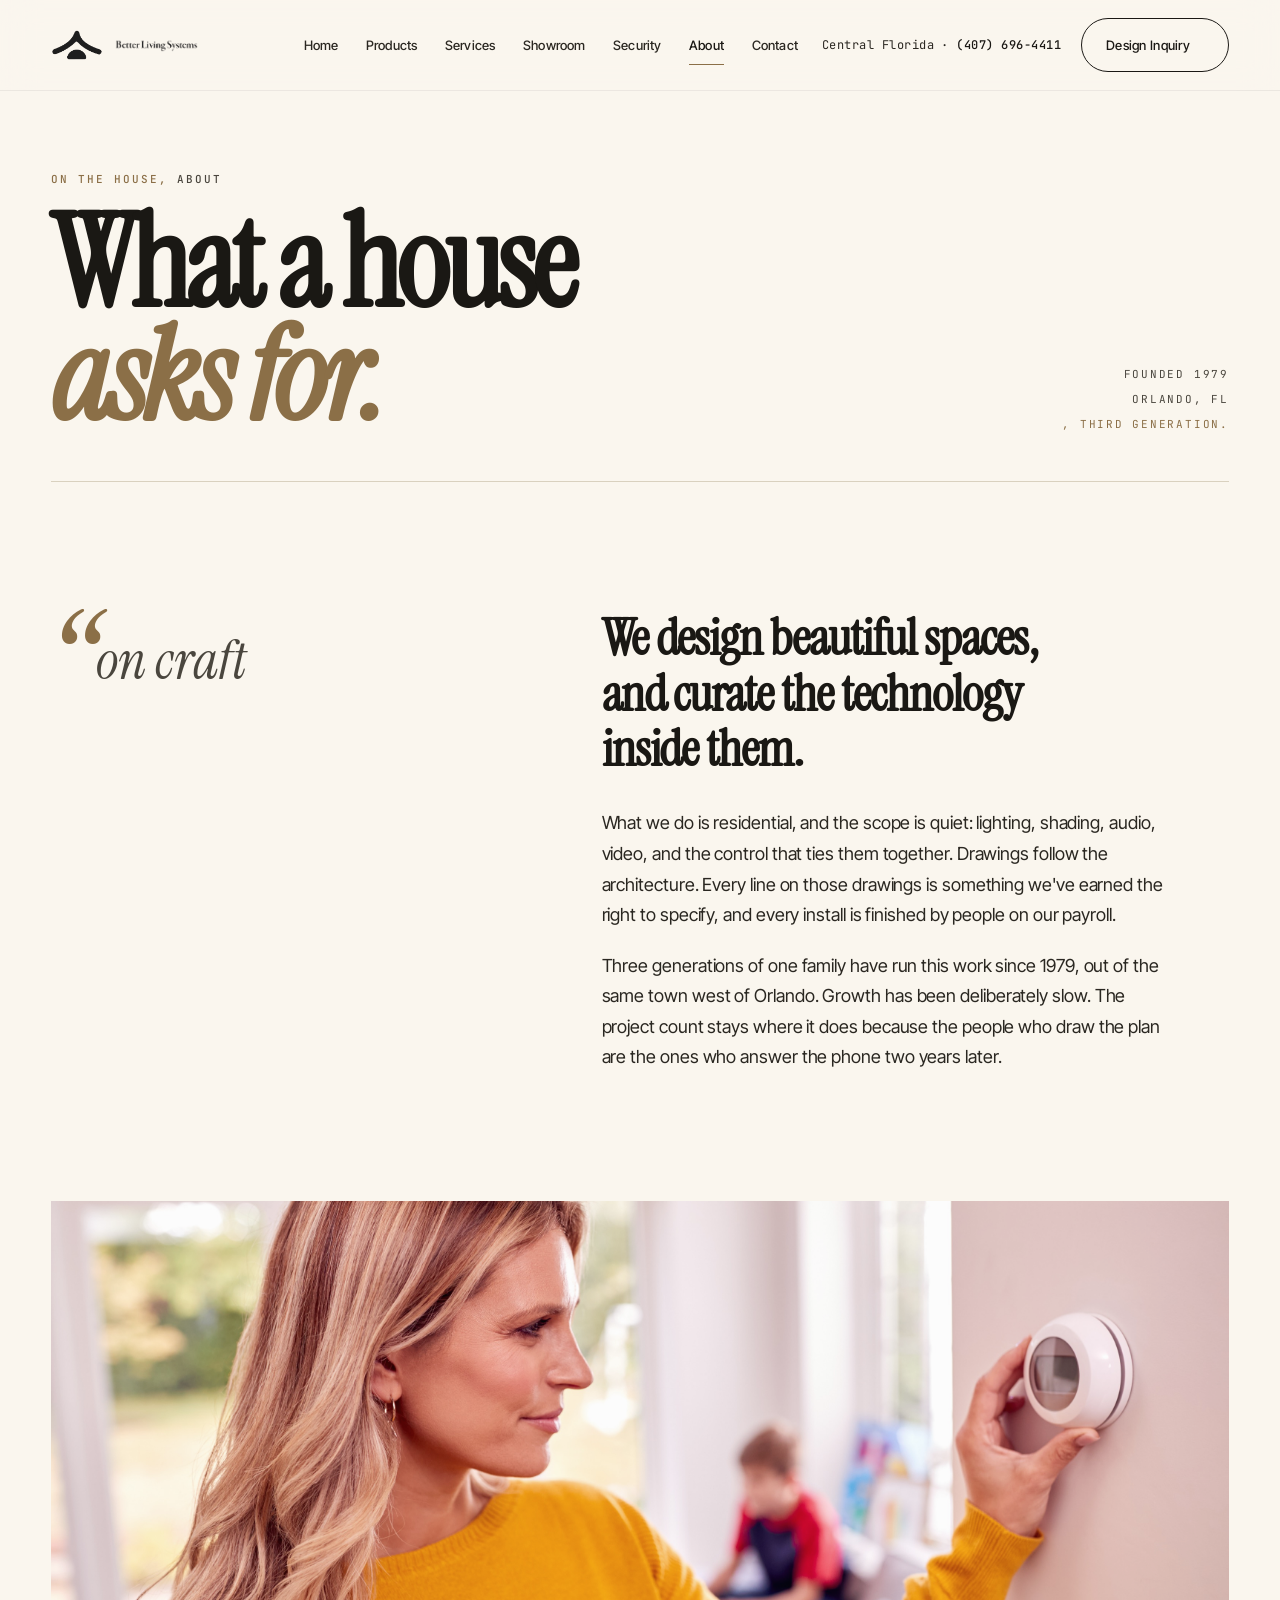
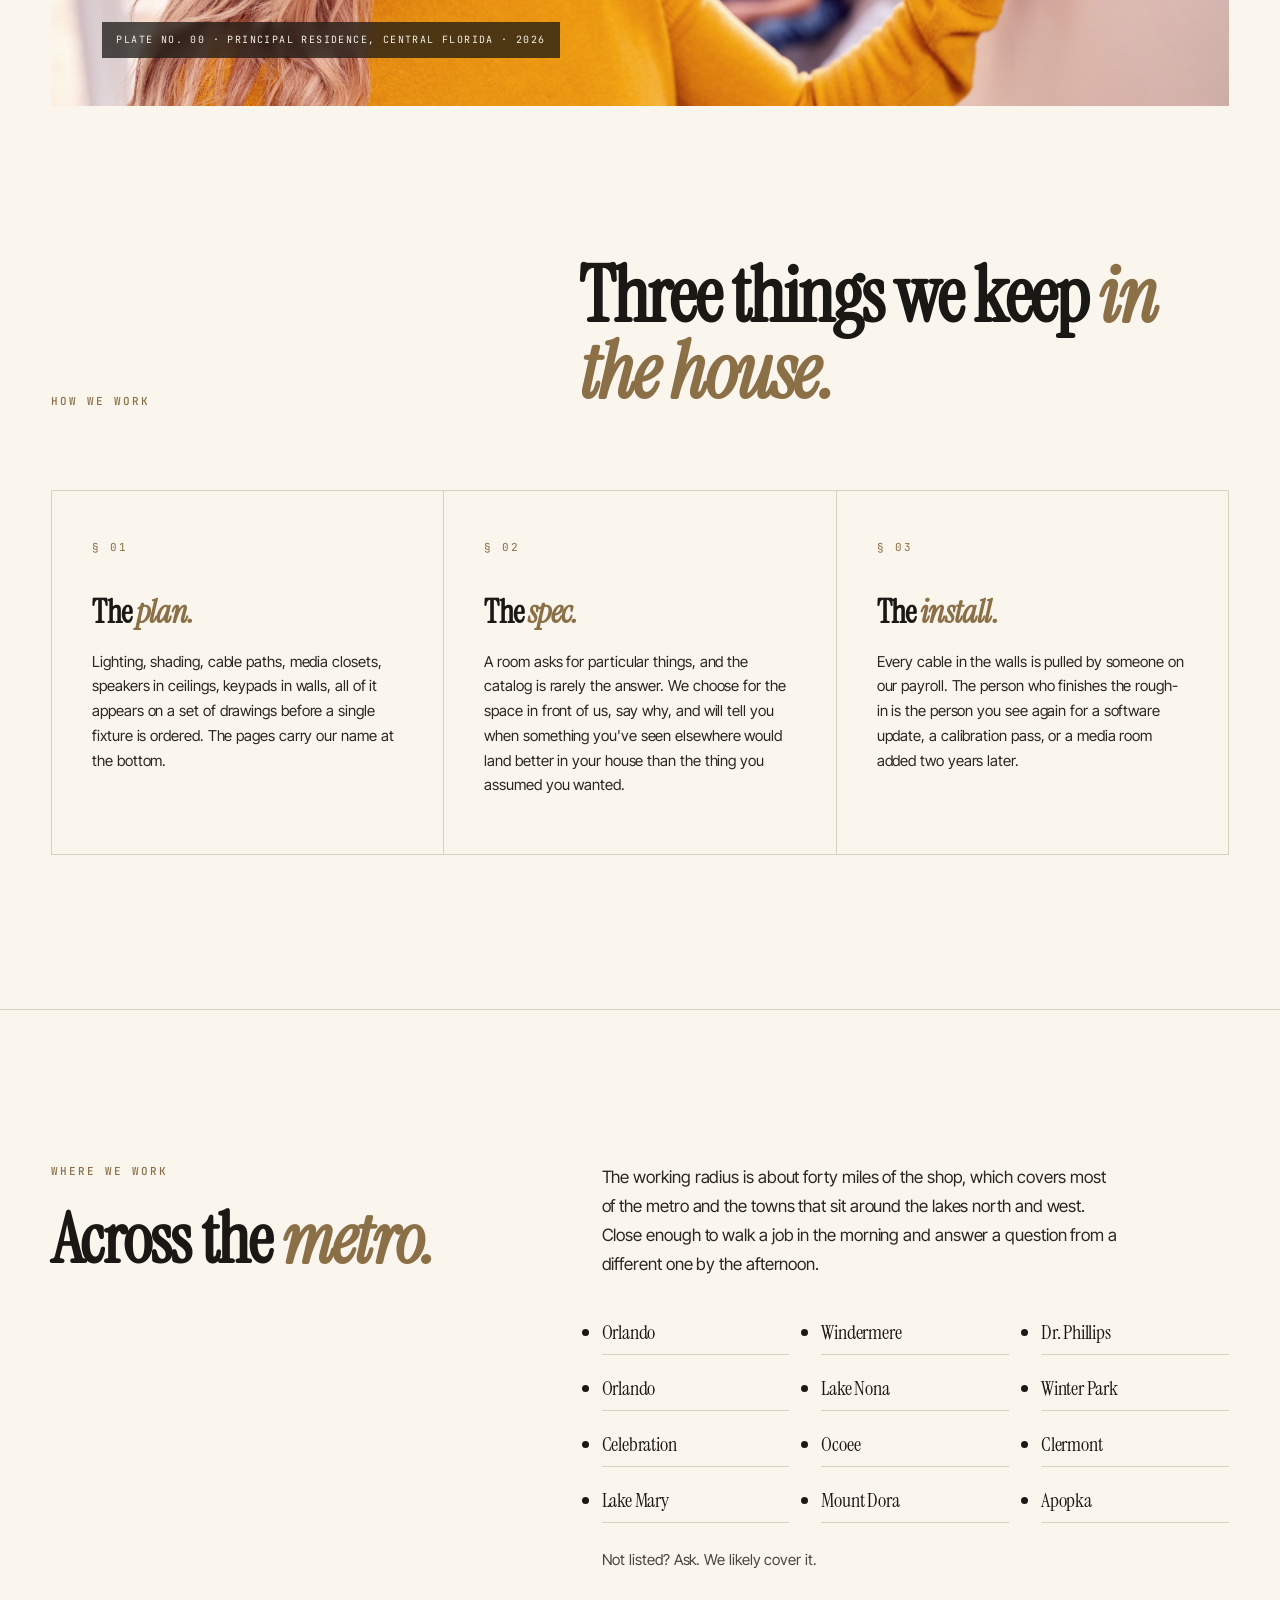
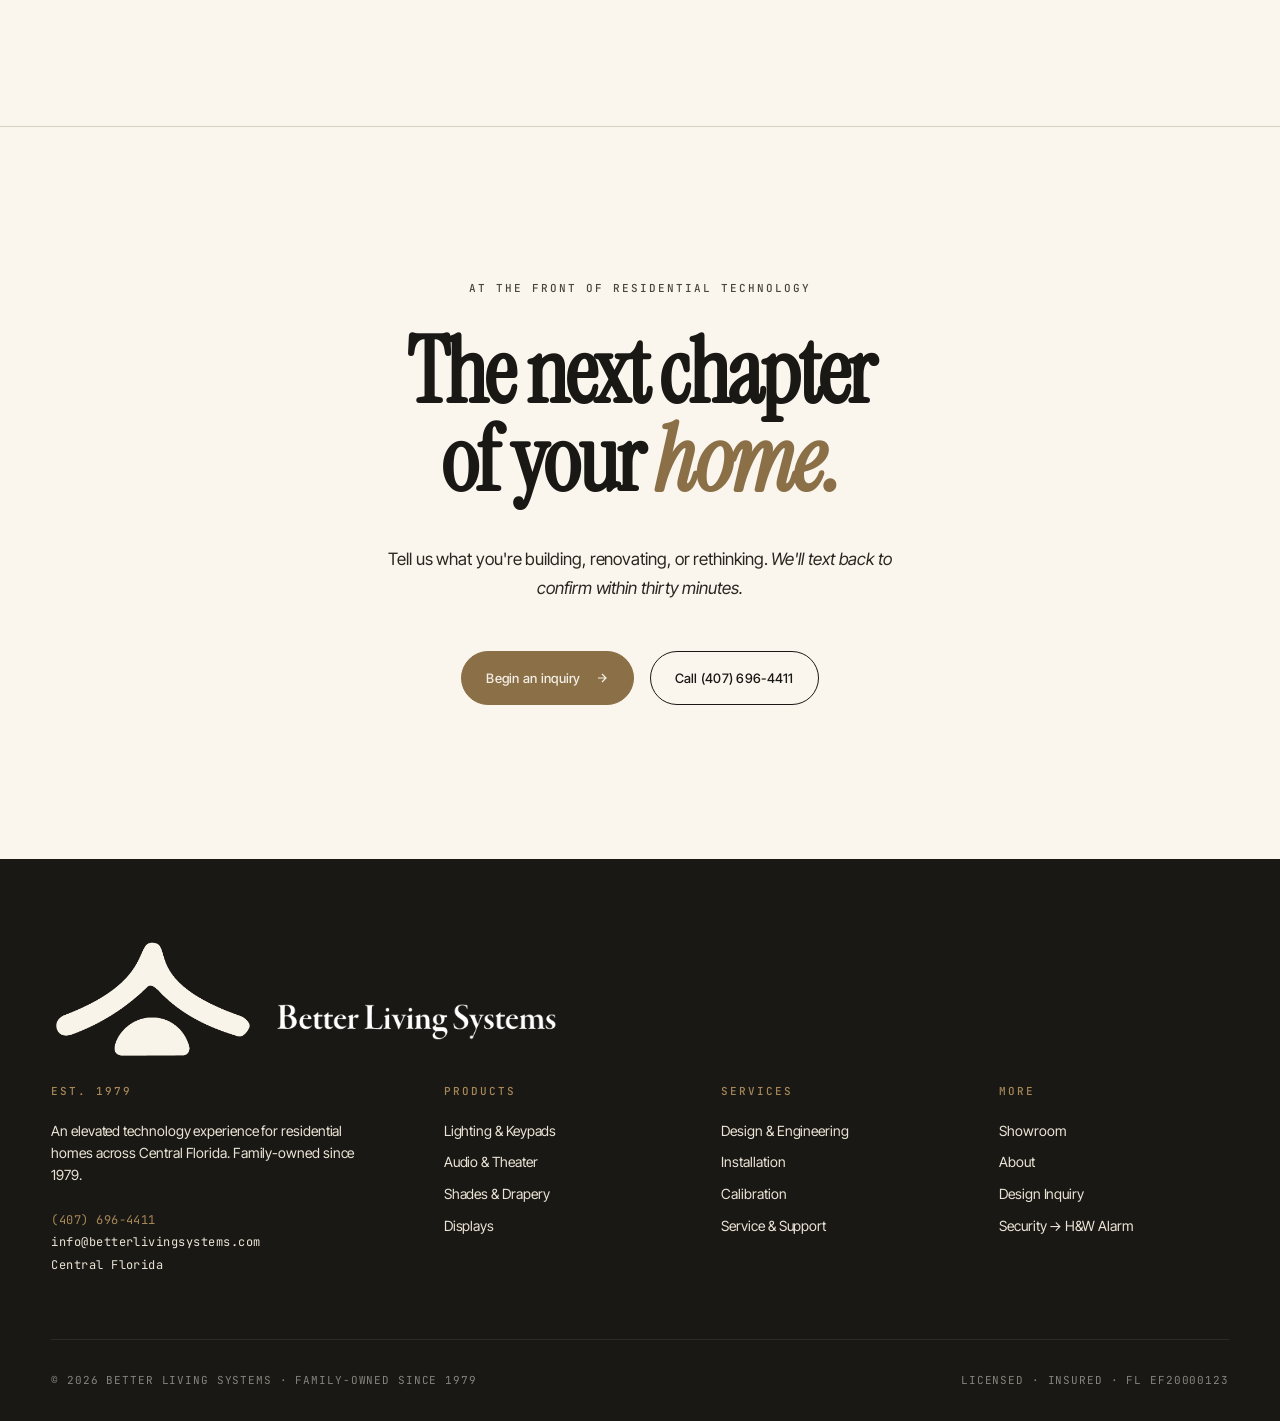
==== commit e9dc55fd: "Rename Winter Garden to Orlando across the site Swaps every user-facing mention of "Winter Garden" f" ====
--- a/about.html
+++ b/about.html
@@ -225,7 +225,7 @@
         </div>
         <div class="ah-meta">
           <div>Founded 1979</div>
-          <div>Winter Garden, FL</div>
+          <div>Orlando, FL</div>
           <div style="color: var(--brass);">,  Third generation.</div>
         </div>
       </div>
@@ -288,7 +288,7 @@
         <div class="areas-copy reveal reveal-delay-2">
           <p>The working radius is about forty miles of the shop, which covers most of the metro and the towns that sit around the lakes north and west. Close enough to walk a job in the morning and answer a question from a different one by the afternoon.</p>
           <ul class="areas-list">
-            <li>Winter Garden</li>
+            <li>Orlando</li>
             <li>Windermere</li>
             <li>Dr. Phillips</li>
             <li>Orlando</li>
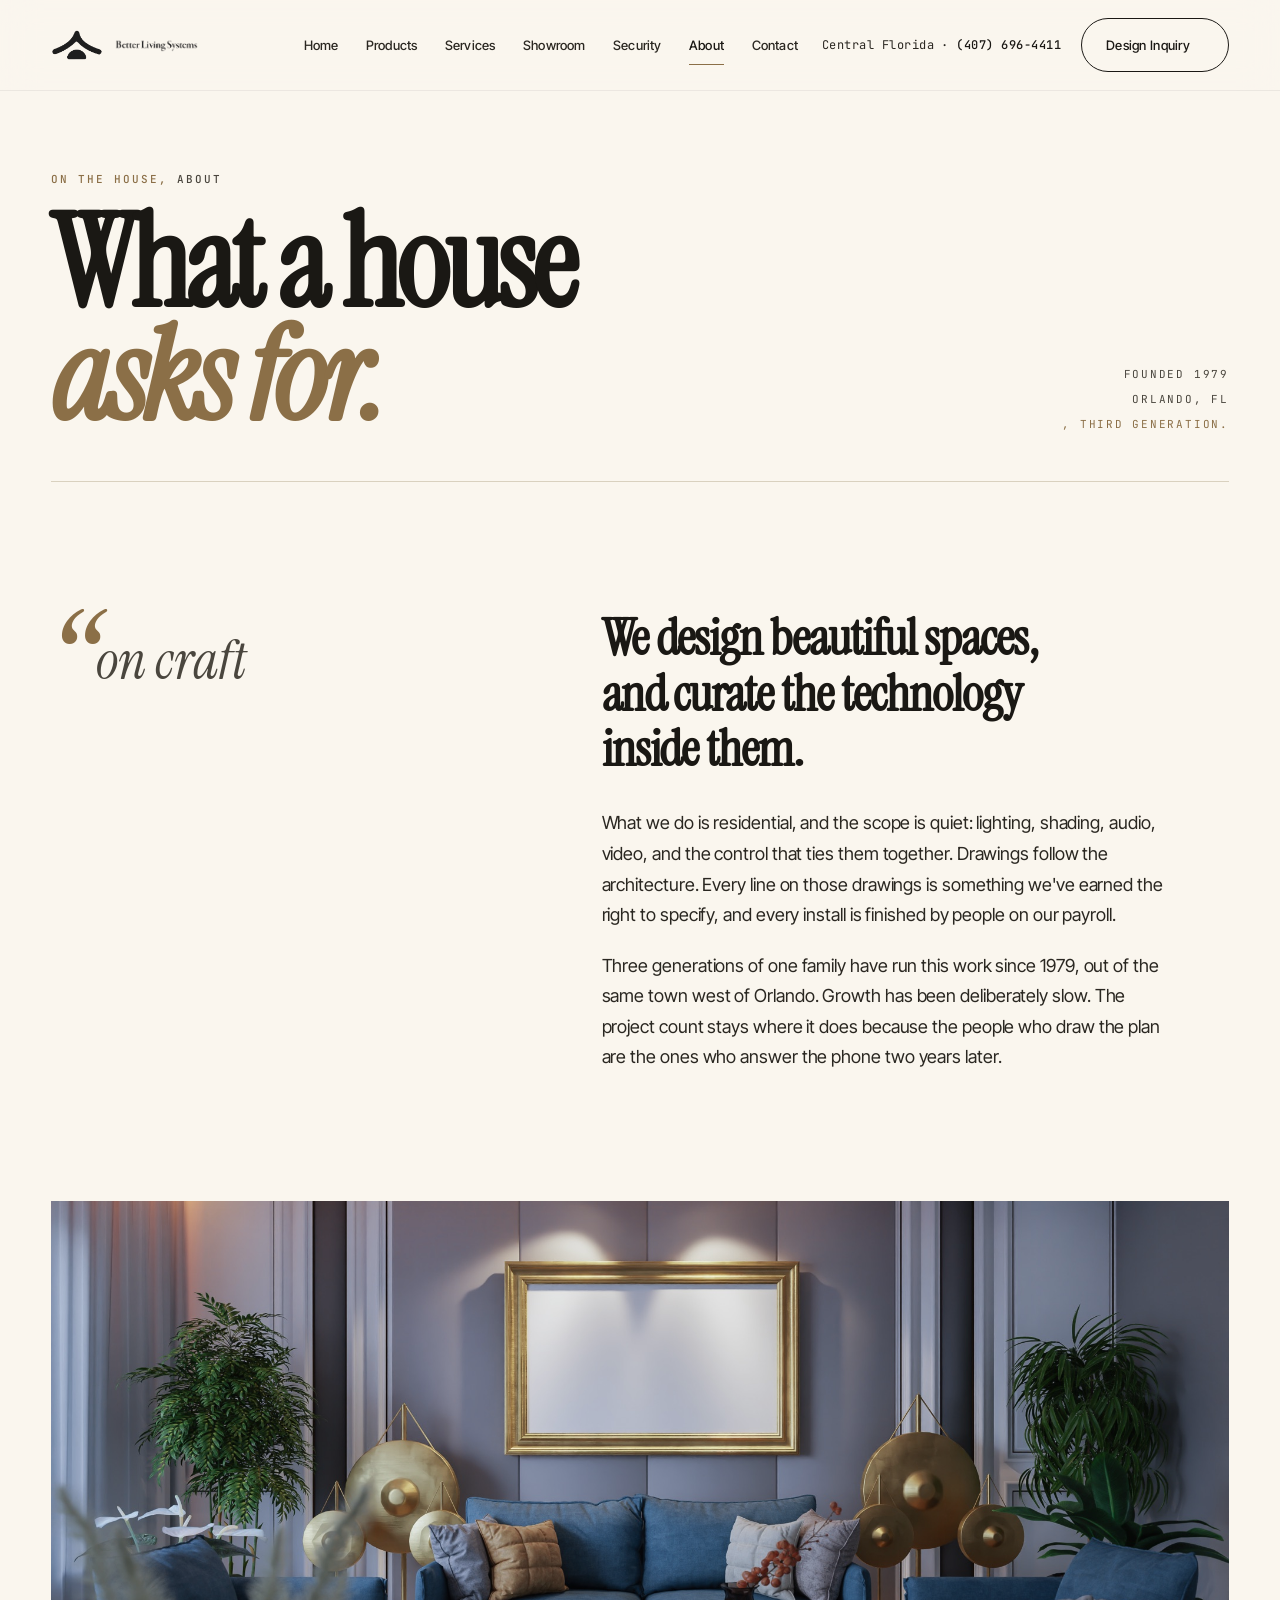
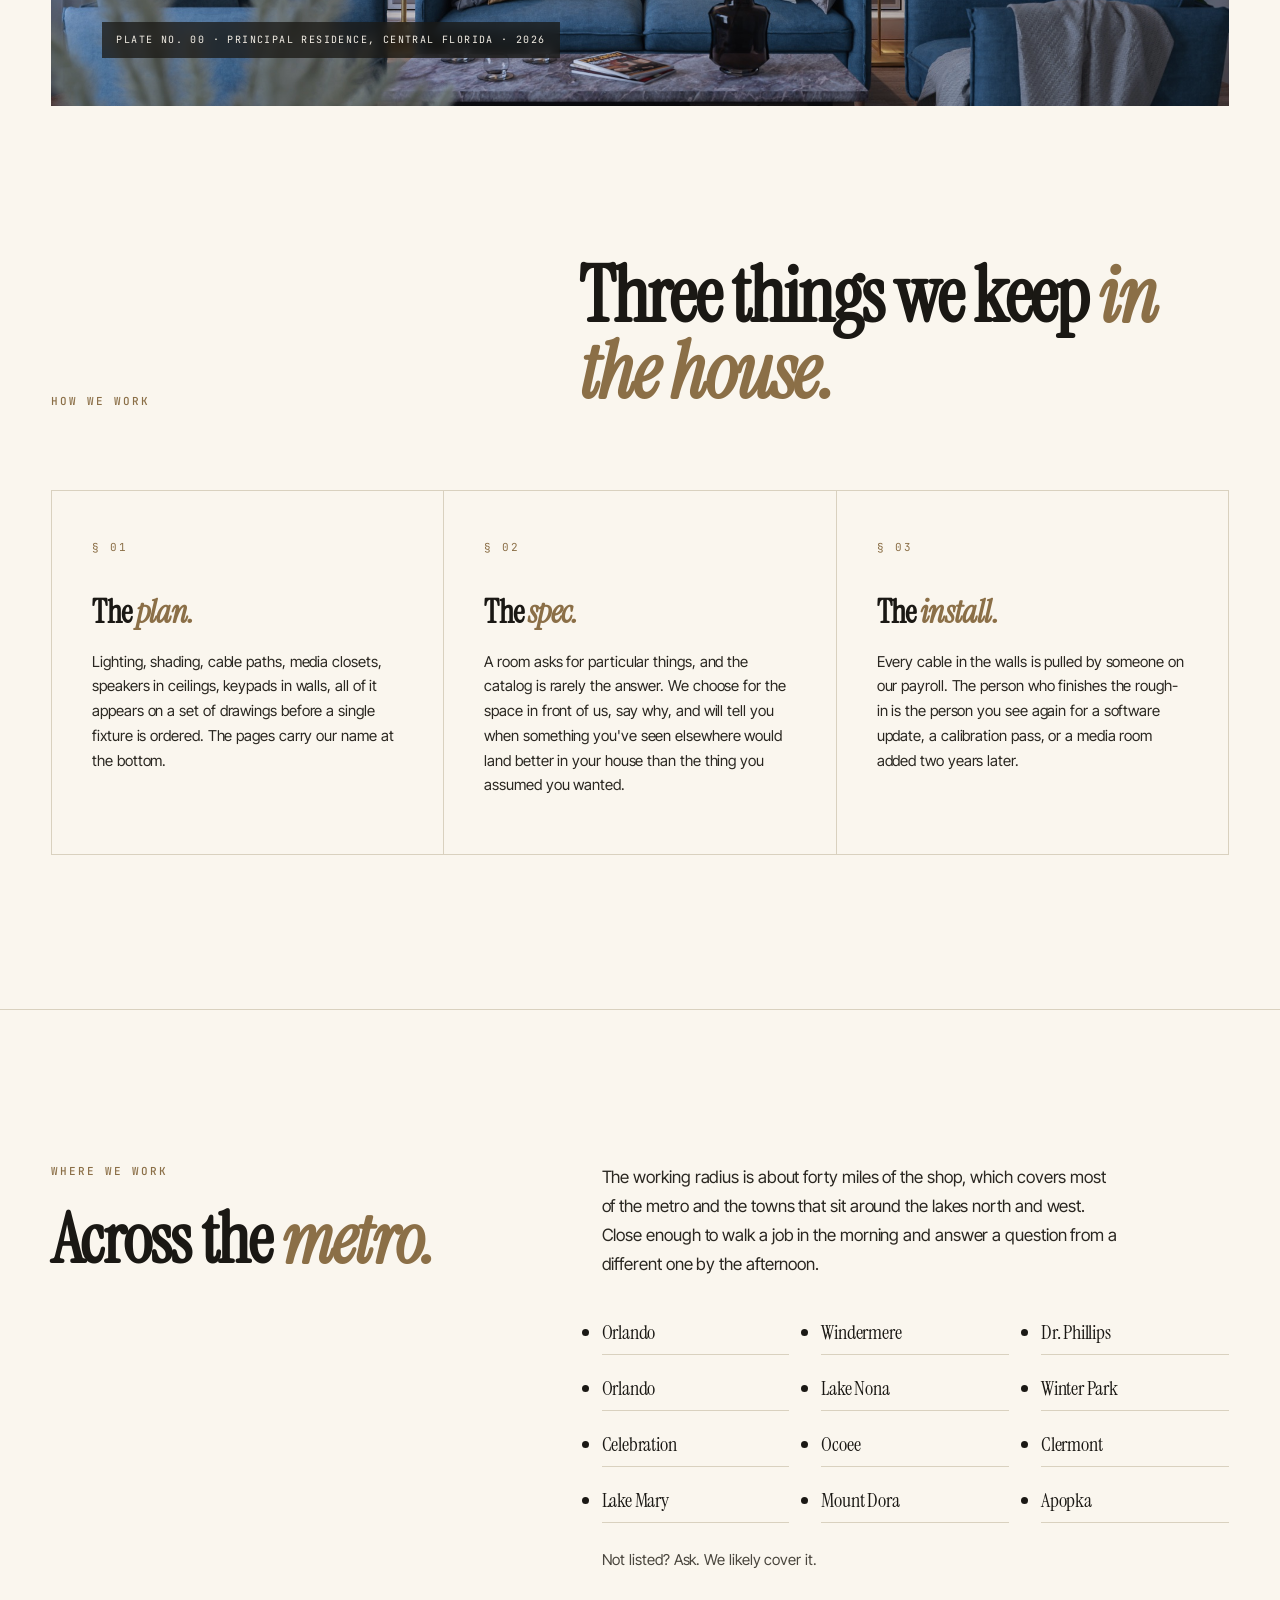
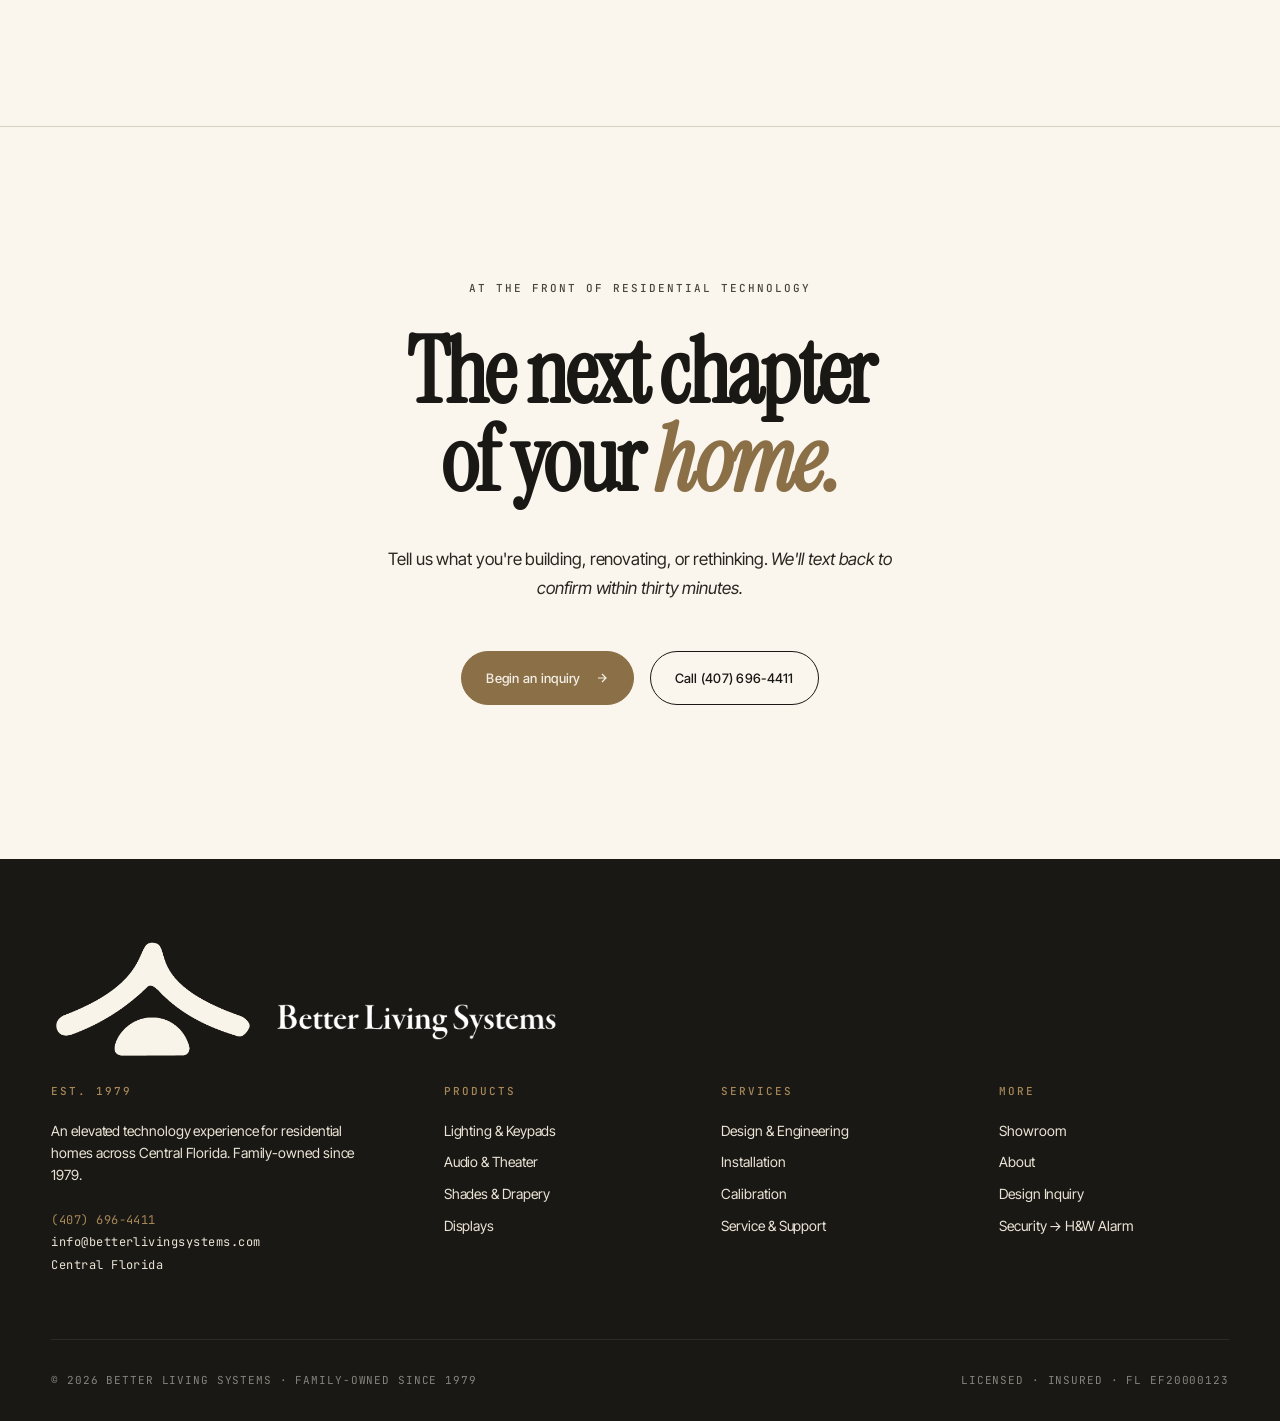
==== commit 42b449ff: "Drop showroom visit-walkthrough and swap about portrait Showroom page: - Removes the entire "A typic" ====
--- a/about.html
+++ b/about.html
@@ -240,7 +240,7 @@
       </div>
 
       <figure class="ah-portrait photo tone-warm grain">
-        <img src="images/family-smart-home.jpg" alt="A residence in Central Florida" />
+        <img src="images/about-living.jpg" alt="A living room with brass-framed art display, cove lighting, and accent uplights" />
         <figcaption class="cap">Plate No. 00 · Principal residence, Central Florida · 2026</figcaption>
       </figure>
     </div>
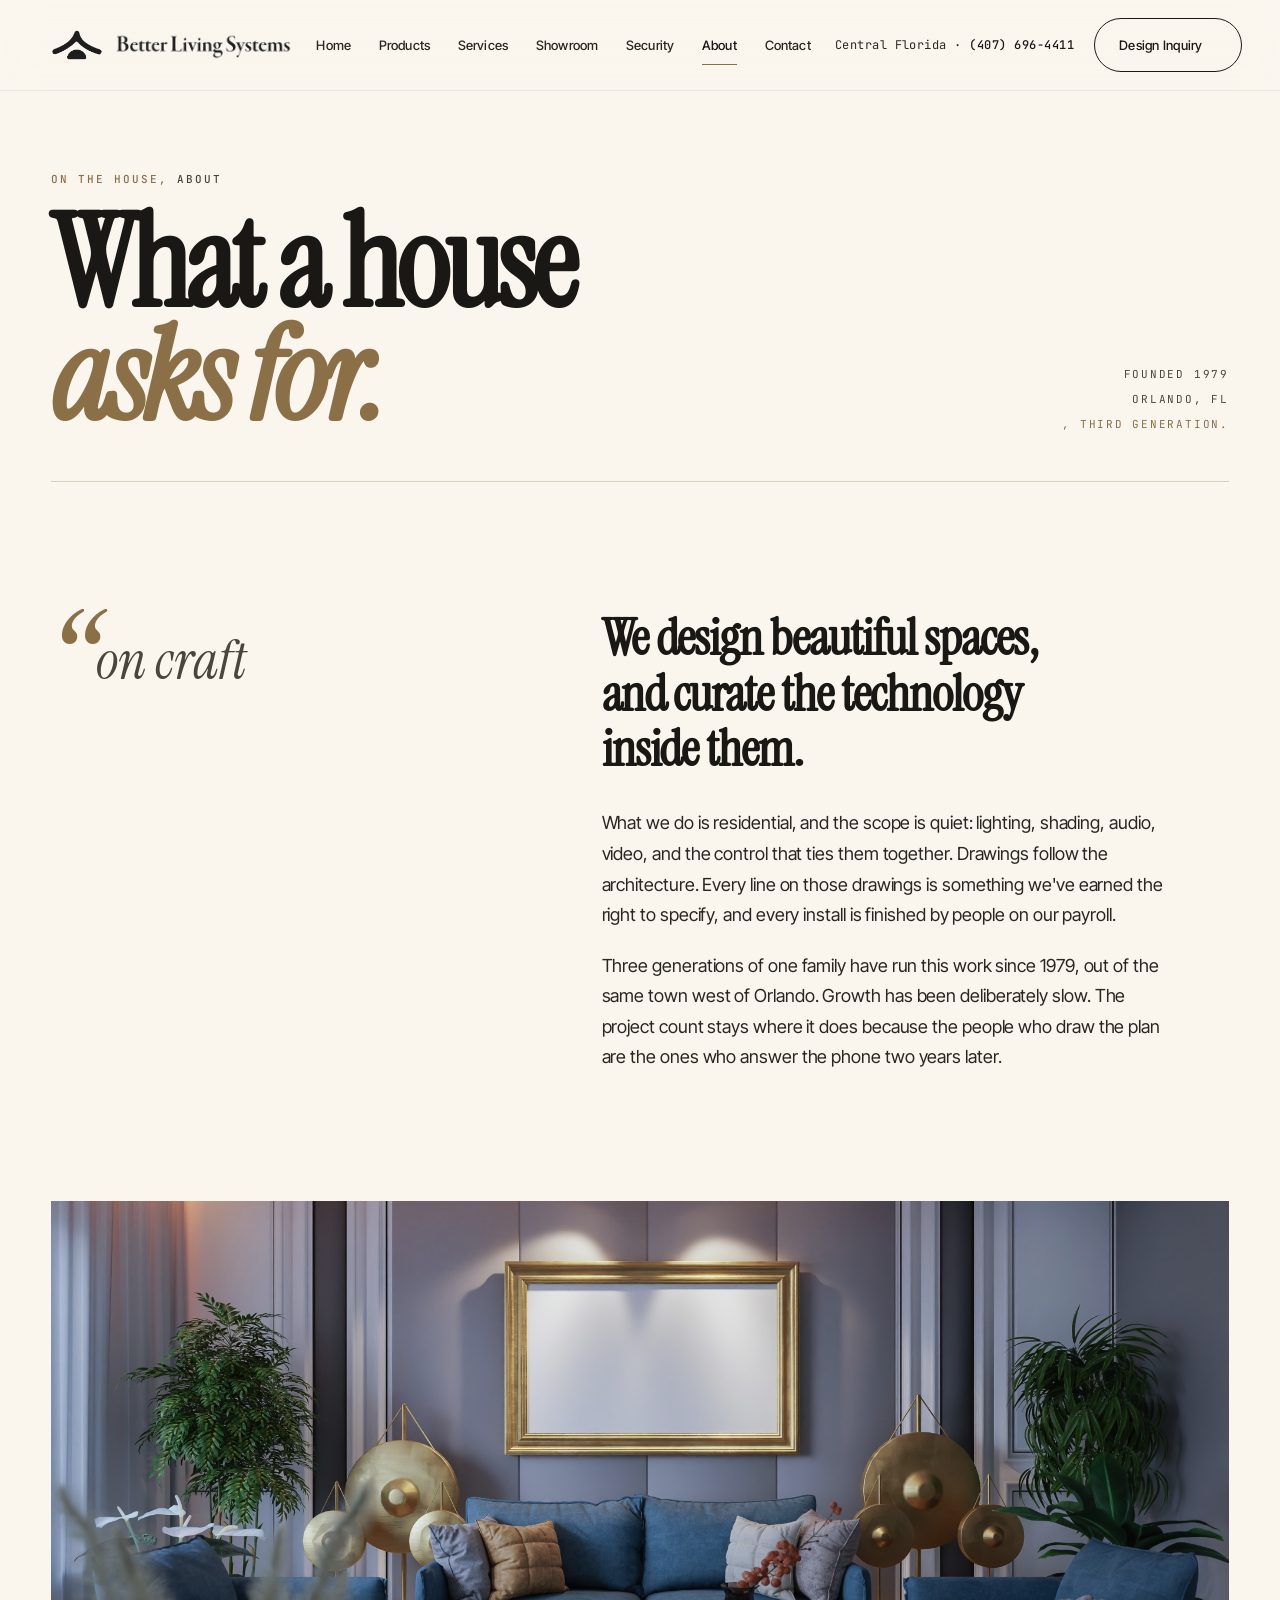
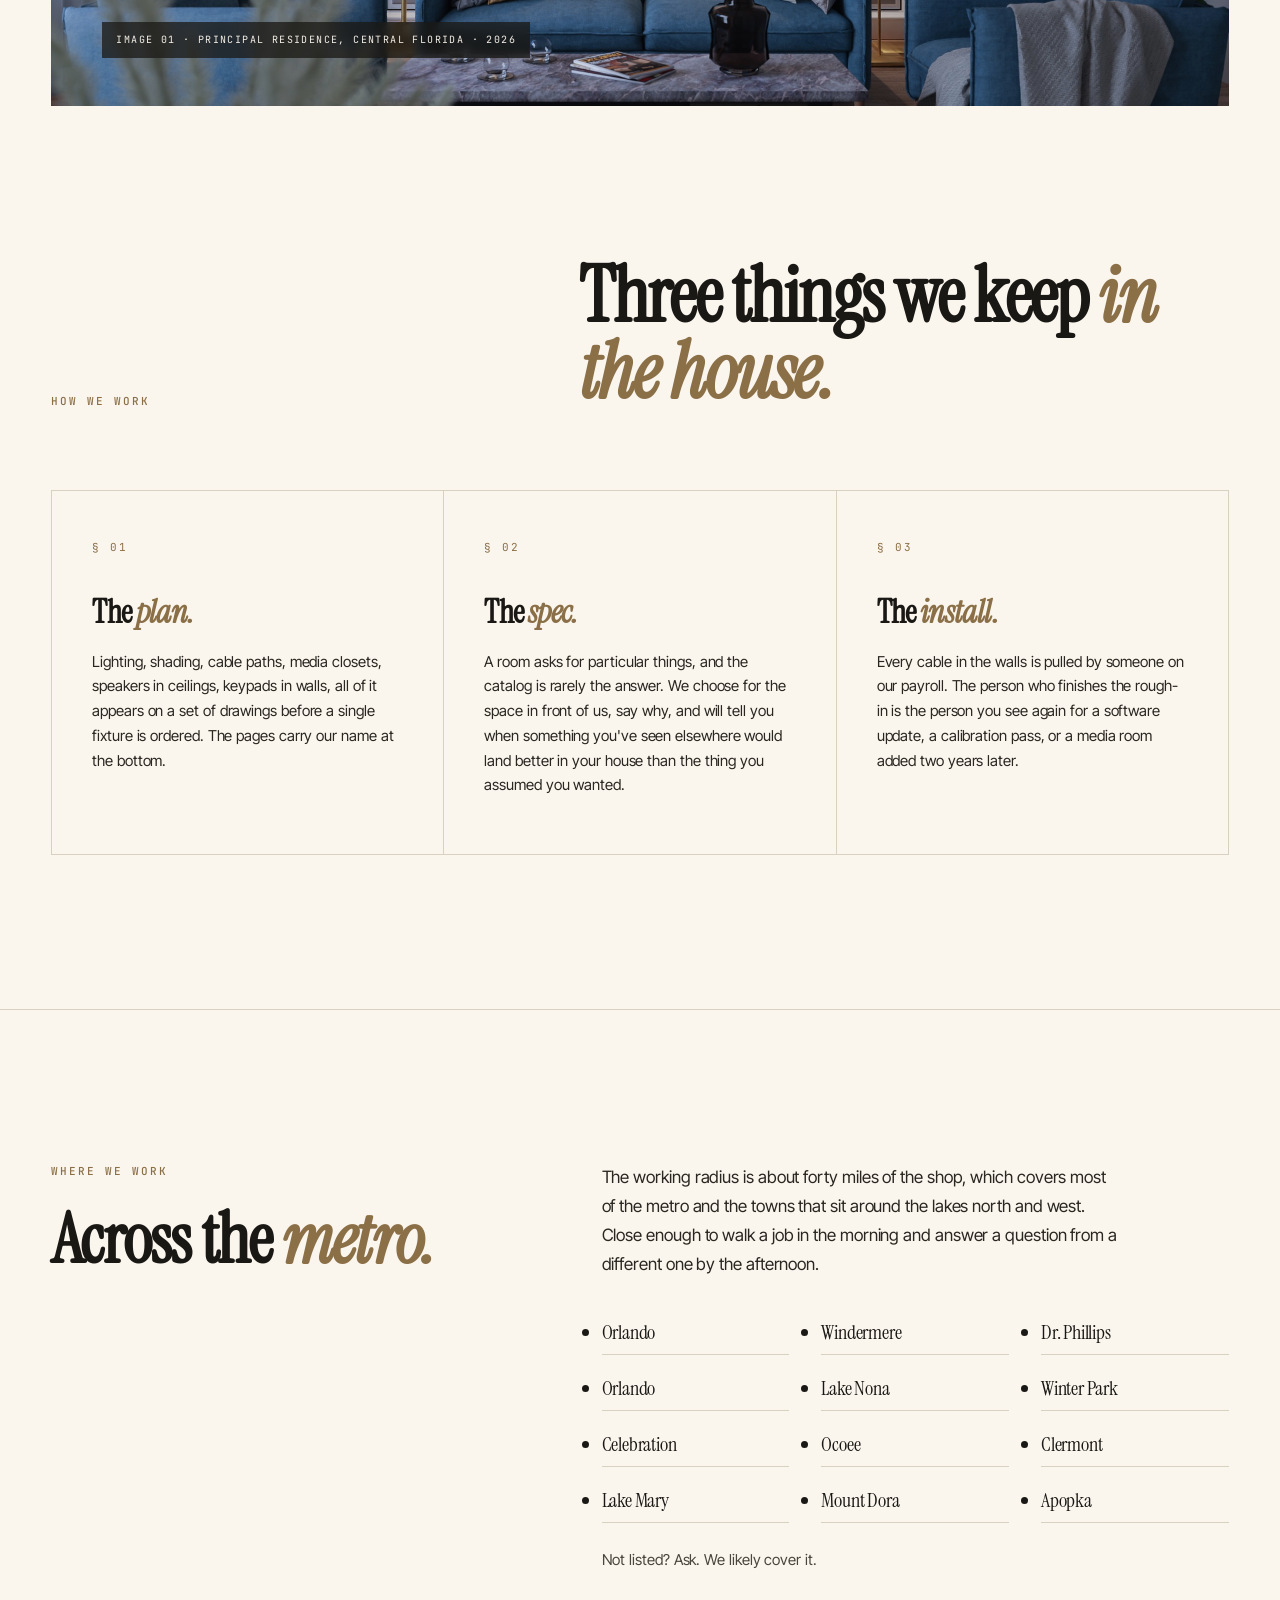
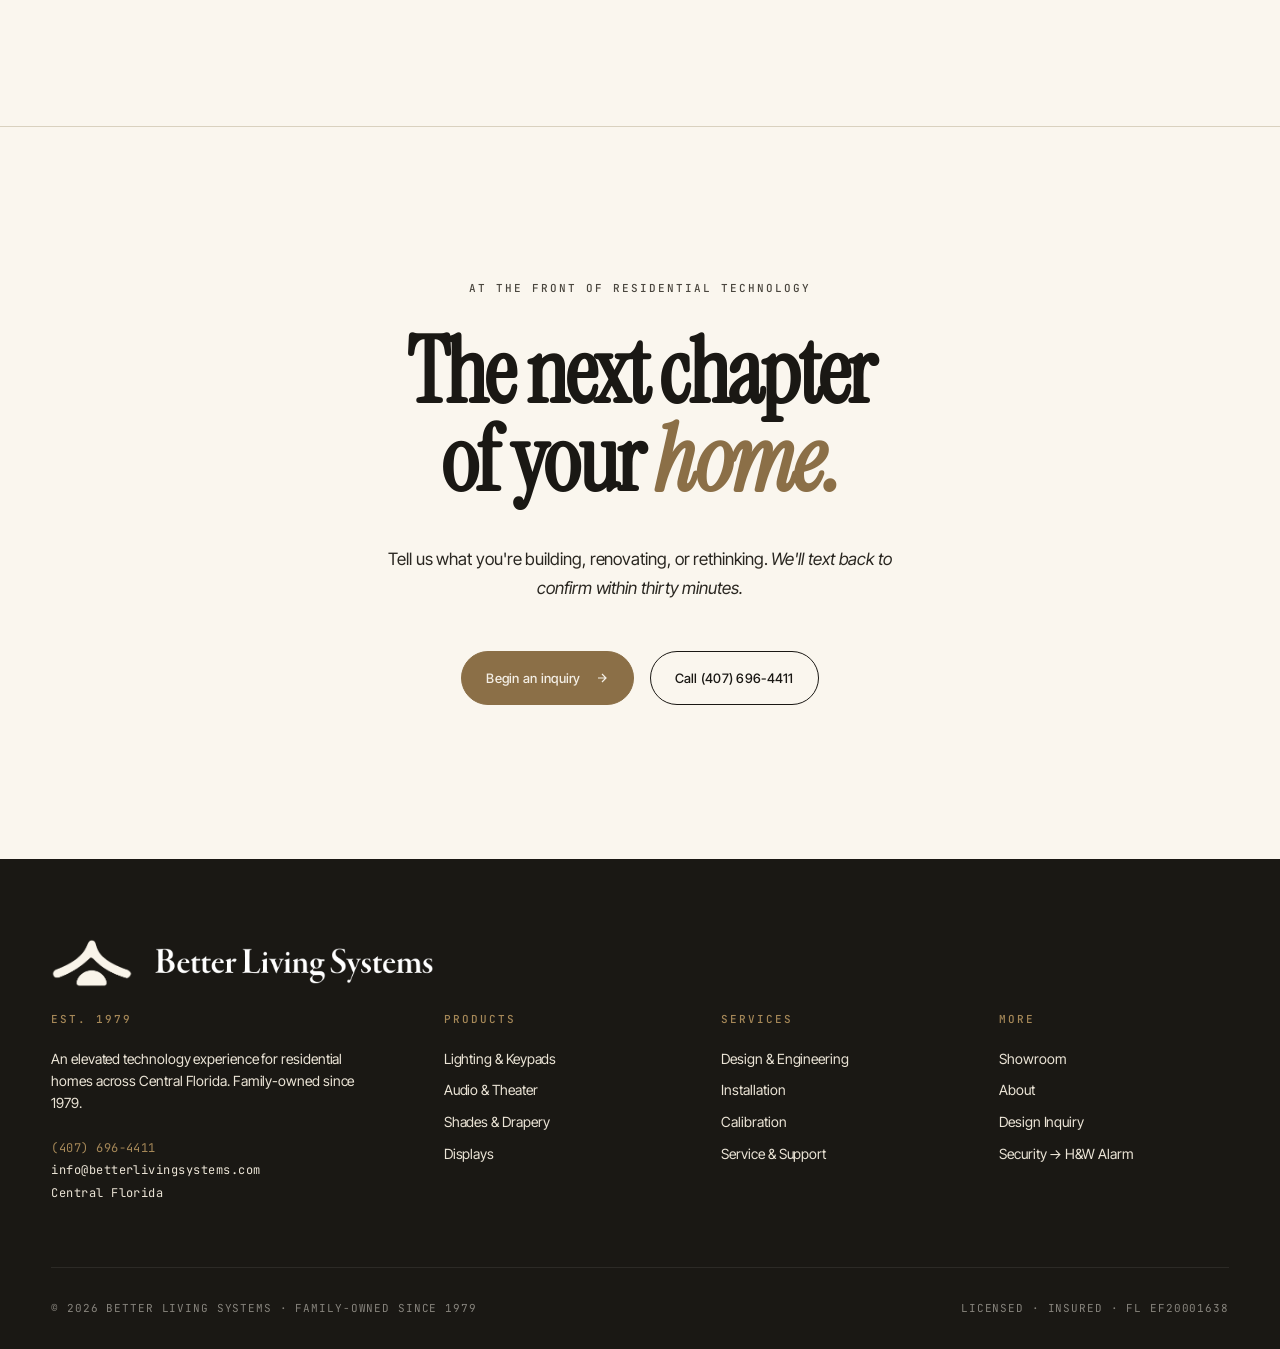
==== commit 4136e3f2: "Refresh imagery and copy, embed contact form on showroom - Showroom address updated to 4409 Parkbree" ====
--- a/about.html
+++ b/about.html
@@ -241,7 +241,7 @@
 
       <figure class="ah-portrait photo tone-warm grain">
         <img src="images/about-living.jpg" alt="A living room with brass-framed art display, cove lighting, and accent uplights" />
-        <figcaption class="cap">Plate No. 00 · Principal residence, Central Florida · 2026</figcaption>
+        <figcaption class="cap">Image 01 · Principal residence, Central Florida · 2026</figcaption>
       </figure>
     </div>
   </section>
--- a/shared/styles.css
+++ b/shared/styles.css
@@ -166,6 +166,7 @@
   font-size: 22px;
   letter-spacing: -0.01em;
   white-space: nowrap;
+  min-width: max-content;
 }
 .nav-brand-mark {
   height: 34px;
@@ -175,7 +176,7 @@
 }
 .nav-brand-mark img { max-height: 100%; max-width: 100%; width: auto; height: auto; object-fit: contain; display: block; }
 .nav-brand-word { display: inline-flex; align-items: center; flex-shrink: 0; }
-.nav-brand-word img { display: block; height: 14px; width: auto; }
+.nav-brand-word img { display: block; height: 30px; width: auto; }
 .nav-links {
   display: flex;
   gap: 28px;
@@ -210,16 +211,111 @@
 }
 .nav-phone strong { color: var(--ink); font-weight: 500; }
 
+/* Hamburger toggle */
+.nav-toggle {
+  display: none;
+  width: 44px; height: 44px;
+  align-items: center; justify-content: center;
+  color: var(--ink);
+  background: transparent;
+  border: 0;
+  padding: 0;
+  cursor: pointer;
+  border-radius: 999px;
+  margin-left: -4px;
+  transition: background .2s;
+}
+.nav-toggle:hover { background: rgba(26, 24, 20, 0.06); }
+.nav-toggle-close { display: none; }
+.nav.is-open .nav-toggle-open { display: none; }
+.nav.is-open .nav-toggle-close { display: block; }
+
+/* Slide-down drawer */
+.nav-drawer {
+  position: absolute;
+  top: 100%;
+  left: 0; right: 0;
+  background: var(--paper);
+  border-bottom: 1px solid var(--line);
+  box-shadow: 0 18px 40px -24px rgba(26, 24, 20, 0.22);
+  opacity: 0;
+  transform: translateY(-8px);
+  pointer-events: none;
+  max-height: calc(100vh - 100%);
+  overflow-y: auto;
+  transition: opacity .24s ease, transform .24s ease;
+  visibility: hidden;
+}
+.nav.is-open .nav-drawer {
+  opacity: 1;
+  transform: translateY(0);
+  pointer-events: auto;
+  visibility: visible;
+}
+.nav-drawer-inner {
+  max-width: var(--max);
+  margin: 0 auto;
+  padding: 12px var(--gutter) 28px;
+}
+.nav-drawer-links {
+  display: flex;
+  flex-direction: column;
+  border-bottom: 1px solid var(--line);
+  margin-bottom: 20px;
+}
+.nav-drawer-link {
+  display: flex;
+  align-items: center;
+  justify-content: space-between;
+  font-family: var(--serif);
+  font-size: 26px;
+  line-height: 1;
+  letter-spacing: -0.02em;
+  color: var(--ink-2);
+  padding: 18px 0;
+  border-bottom: 1px solid var(--line-soft);
+  transition: color .2s, padding .25s ease;
+}
+.nav-drawer-link:last-child { border-bottom: 0; }
+.nav-drawer-link:hover { color: var(--brass); padding-left: 6px; }
+.nav-drawer-link.active { color: var(--ink); }
+.nav-drawer-link.active::after {
+  content: '';
+  width: 24px; height: 1px;
+  background: var(--brass);
+}
+.nav-drawer-foot {
+  display: flex;
+  flex-direction: column;
+  gap: 16px;
+  align-items: flex-start;
+}
+.nav-phone-m {
+  font-family: var(--mono);
+  font-size: 12px;
+  letter-spacing: 0.04em;
+  color: var(--ink-soft);
+}
+.nav-phone-m strong { color: var(--ink); font-weight: 500; }
+.nav-drawer-cta { align-self: stretch; justify-content: center; }
+
+/* Breakpoint ladder */
 @media (max-width: 1180px) {
   .nav-phone { display: none; }
 }
-@media (max-width: 640px) {
+@media (max-width: 1040px) {
   .nav-brand-word { display: none; }
 }
 @media (max-width: 980px) {
   .nav-inner { grid-template-columns: 1fr auto; }
   .nav-links { display: none; }
+  .nav-right { gap: 12px; }
   .nav-right .btn { padding: 12px 18px; font-size: 12px; }
+  .nav-toggle { display: inline-flex; }
+}
+@media (max-width: 640px) {
+  .nav-cta { display: none; }
+  .nav-right .btn.nav-cta { display: none; }
 }
 
 /* ---- Footer ---- */
